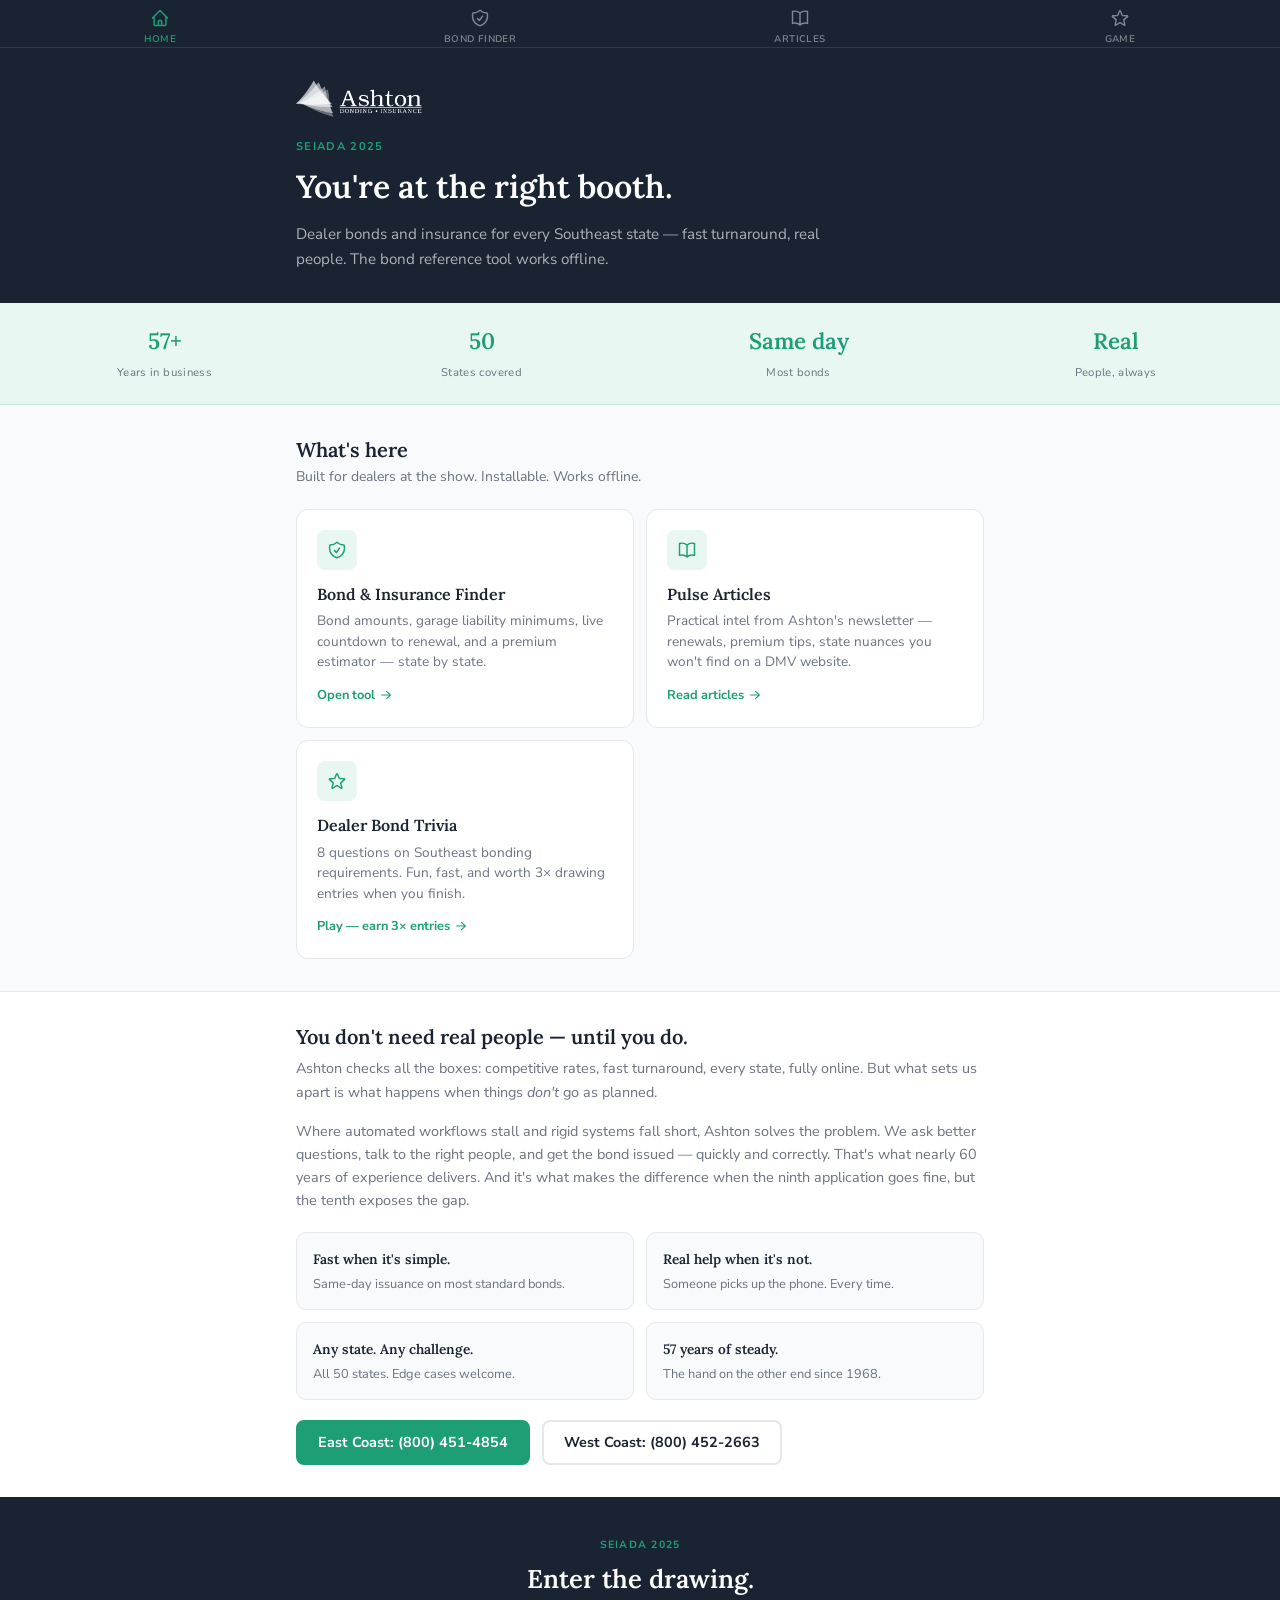
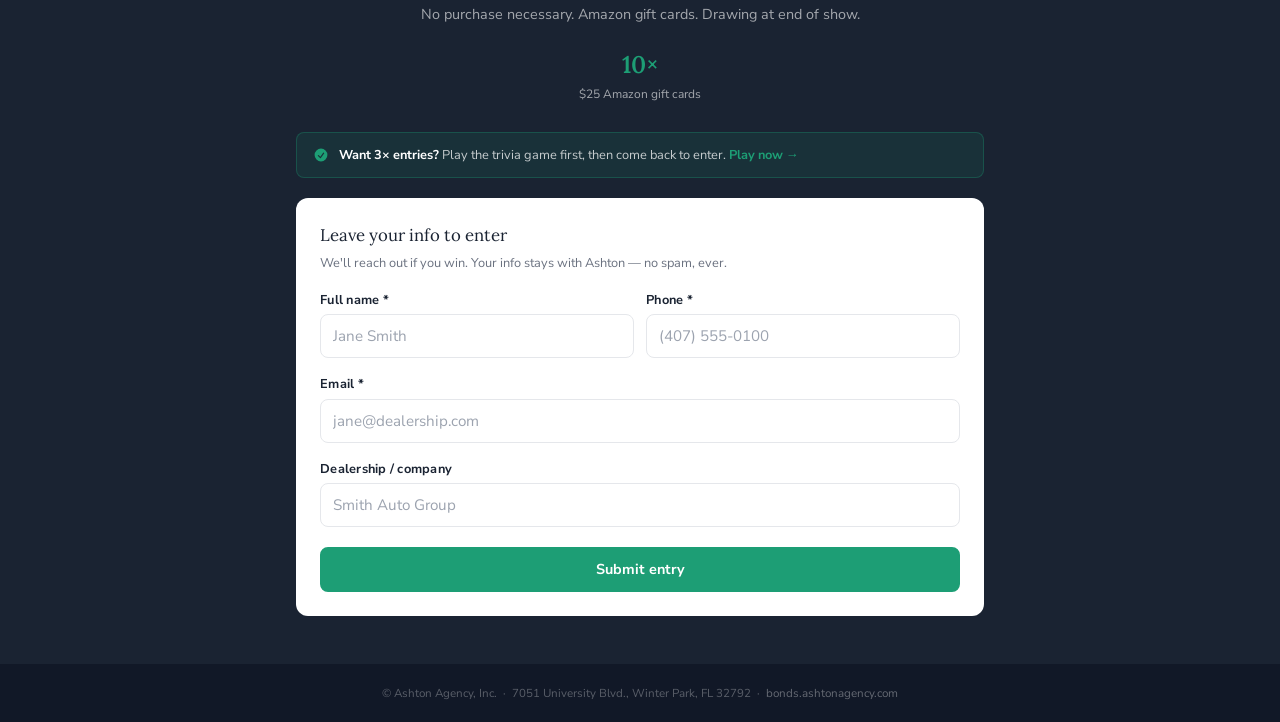
==== index.html @ 96d4c6ed "Initial commit — Ashton Agency SEIADA show microsite PWA with Bond Finder (5 SEIADA states), trivia " ====
<!DOCTYPE html>
<html lang="en">
<head>
  <meta charset="UTF-8">
  <meta name="viewport" content="width=device-width, initial-scale=1.0, viewport-fit=cover">
  <title>Ashton Agency — Show Edition</title>
  <meta name="description" content="Dealer bonds and insurance for every Southeast state. Find us at the FPX or ASC Warranty booth.">
  <meta name="theme-color" content="#1a2332">
  <link rel="manifest" href="manifest.json">
  <link rel="apple-touch-icon" href="https://bonds.ashtonagency.com/wp-content/uploads/2025/05/Ashton-Favicon.png">
  <link rel="preconnect" href="https://fonts.googleapis.com">
  <link rel="preconnect" href="https://fonts.gstatic.com" crossorigin>
  <link href="https://fonts.googleapis.com/css2?family=JetBrains+Mono&family=Lora:wght@400;600&family=Nunito+Sans:opsz,wght@6..12,400;6..12,600;6..12,700&display=swap" rel="stylesheet">
  <link rel="stylesheet" href="css/tokens.css">
  <link rel="stylesheet" href="css/main.css">
</head>
<body>

<!-- Dark top nav -->
<nav class="bottom-nav">
  <a href="index.html" class="nav-tab active">
    <svg xmlns="http://www.w3.org/2000/svg" fill="none" viewBox="0 0 24 24" stroke-width="1.75" stroke="currentColor">
      <path stroke-linecap="round" stroke-linejoin="round" d="M3 12l2-2m0 0l7-7 7 7M5 10v10a1 1 0 001 1h3m10-11l2 2m-2-2v10a1 1 0 01-1 1h-3m-6 0a1 1 0 001-1v-4a1 1 0 011-1h2a1 1 0 011 1v4a1 1 0 001 1m-6 0h6"/>
    </svg>
    Home
  </a>
  <a href="reference.html" class="nav-tab">
    <svg xmlns="http://www.w3.org/2000/svg" fill="none" viewBox="0 0 24 24" stroke-width="1.75" stroke="currentColor">
      <path stroke-linecap="round" stroke-linejoin="round" d="M9 12.75L11.25 15 15 9.75m-3-7.036A11.959 11.959 0 013.598 6 11.99 11.99 0 003 9.749c0 5.592 3.824 10.29 9 11.623 5.176-1.332 9-6.03 9-11.622 0-1.31-.21-2.571-.598-3.751h-.152c-3.196 0-6.1-1.248-8.25-3.285z"/>
    </svg>
    Bond Finder
  </a>
  <a href="articles.html" class="nav-tab">
    <svg xmlns="http://www.w3.org/2000/svg" fill="none" viewBox="0 0 24 24" stroke-width="1.75" stroke="currentColor">
      <path stroke-linecap="round" stroke-linejoin="round" d="M12 6.042A8.967 8.967 0 006 3.75c-1.052 0-2.062.18-3 .512v14.25A8.987 8.987 0 016 18c2.305 0 4.408.867 6 2.292m0-14.25a8.966 8.966 0 016-2.292c1.052 0 2.062.18 3 .512v14.25A8.987 8.987 0 0018 18a8.967 8.967 0 00-6 2.292m0-14.25v14.25"/>
    </svg>
    Articles
  </a>
  <a href="game.html" class="nav-tab">
    <svg xmlns="http://www.w3.org/2000/svg" fill="none" viewBox="0 0 24 24" stroke-width="1.75" stroke="currentColor">
      <path stroke-linecap="round" stroke-linejoin="round" d="M11.48 3.499a.562.562 0 011.04 0l2.125 5.111a.563.563 0 00.475.345l5.518.442c.499.04.701.663.321.988l-4.204 3.602a.563.563 0 00-.182.557l1.285 5.385a.562.562 0 01-.84.61l-4.725-2.885a.563.563 0 00-.586 0L6.982 20.54a.562.562 0 01-.84-.61l1.285-5.386a.562.562 0 00-.182-.557l-4.204-3.602a.563.563 0 01.321-.988l5.518-.442a.563.563 0 00.475-.345L11.48 3.5z"/>
    </svg>
    Game
  </a>
</nav>

<div class="page-wrapper">

  <!-- Hero -->
  <section class="hero">
    <div class="container">
      <div class="hero-logo-full">
        <img src="assets/ashton-logo-white.png" alt="Ashton Agency">
      </div>
      <div class="hero-eyebrow" data-show-name>SEIADA 2025</div>
      <h1 class="hero-title">You're at the right booth.</h1>
      <p class="hero-sub">Dealer bonds and insurance for every Southeast state — fast turnaround, real people. The bond reference tool works offline.</p>
    </div>
  </section>

  <!-- Stats bar -->
  <div class="stats-row">
    <div class="stat-item">
      <span class="stat-number">57+</span>
      <span class="stat-label">Years in business</span>
    </div>
    <div class="stat-item">
      <span class="stat-number">50</span>
      <span class="stat-label">States covered</span>
    </div>
    <div class="stat-item">
      <span class="stat-number">Same&nbsp;day</span>
      <span class="stat-label">Most bonds</span>
    </div>
    <div class="stat-item">
      <span class="stat-number">Real</span>
      <span class="stat-label">People, always</span>
    </div>
  </div>

  <!-- 3 feature tiles -->
  <section class="section">
    <div class="container">
      <h2 class="section-heading">What's here</h2>
      <p class="section-sub">Built for dealers at the show. Installable. Works offline.</p>

      <div class="feature-grid">

        <a href="reference.html" class="feature-card">
          <div class="feature-card-icon">
            <svg xmlns="http://www.w3.org/2000/svg" fill="none" viewBox="0 0 24 24" stroke-width="1.75" stroke="currentColor">
              <path stroke-linecap="round" stroke-linejoin="round" d="M9 12.75L11.25 15 15 9.75m-3-7.036A11.959 11.959 0 013.598 6 11.99 11.99 0 003 9.749c0 5.592 3.824 10.29 9 11.623 5.176-1.332 9-6.03 9-11.622 0-1.31-.21-2.571-.598-3.751h-.152c-3.196 0-6.1-1.248-8.25-3.285z"/>
            </svg>
          </div>
          <div class="feature-card-title">Bond &amp; Insurance Finder</div>
          <div class="feature-card-desc">
            Bond amounts, garage liability minimums, live countdown to renewal, and a premium estimator — state by state.
          </div>
          <div class="feature-card-arrow">
            Open tool
            <svg xmlns="http://www.w3.org/2000/svg" viewBox="0 0 20 20" fill="currentColor" style="width:14px;height:14px;"><path fill-rule="evenodd" d="M3 10a.75.75 0 01.75-.75h10.638L10.23 5.29a.75.75 0 111.04-1.08l5.5 5.25a.75.75 0 010 1.08l-5.5 5.25a.75.75 0 11-1.04-1.08l4.158-3.96H3.75A.75.75 0 013 10z" clip-rule="evenodd"/></svg>
          </div>
        </a>

        <a href="articles.html" class="feature-card">
          <div class="feature-card-icon">
            <svg xmlns="http://www.w3.org/2000/svg" fill="none" viewBox="0 0 24 24" stroke-width="1.75" stroke="currentColor">
              <path stroke-linecap="round" stroke-linejoin="round" d="M12 6.042A8.967 8.967 0 006 3.75c-1.052 0-2.062.18-3 .512v14.25A8.987 8.987 0 016 18c2.305 0 4.408.867 6 2.292m0-14.25a8.966 8.966 0 016-2.292c1.052 0 2.062.18 3 .512v14.25A8.987 8.987 0 0018 18a8.967 8.967 0 00-6 2.292m0-14.25v14.25"/>
            </svg>
          </div>
          <div class="feature-card-title">Pulse Articles</div>
          <div class="feature-card-desc">
            Practical intel from Ashton's newsletter — renewals, premium tips, state nuances you won't find on a DMV website.
          </div>
          <div class="feature-card-arrow">
            Read articles
            <svg xmlns="http://www.w3.org/2000/svg" viewBox="0 0 20 20" fill="currentColor" style="width:14px;height:14px;"><path fill-rule="evenodd" d="M3 10a.75.75 0 01.75-.75h10.638L10.23 5.29a.75.75 0 111.04-1.08l5.5 5.25a.75.75 0 010 1.08l-5.5 5.25a.75.75 0 11-1.04-1.08l4.158-3.96H3.75A.75.75 0 013 10z" clip-rule="evenodd"/></svg>
          </div>
        </a>

        <a href="game.html" class="feature-card">
          <div class="feature-card-icon">
            <svg xmlns="http://www.w3.org/2000/svg" fill="none" viewBox="0 0 24 24" stroke-width="1.75" stroke="currentColor">
              <path stroke-linecap="round" stroke-linejoin="round" d="M11.48 3.499a.562.562 0 011.04 0l2.125 5.111a.563.563 0 00.475.345l5.518.442c.499.04.701.663.321.988l-4.204 3.602a.563.563 0 00-.182.557l1.285 5.385a.562.562 0 01-.84.61l-4.725-2.885a.563.563 0 00-.586 0L6.982 20.54a.562.562 0 01-.84-.61l1.285-5.386a.562.562 0 00-.182-.557l-4.204-3.602a.563.563 0 01.321-.988l5.518-.442a.563.563 0 00.475-.345L11.48 3.5z"/>
            </svg>
          </div>
          <div class="feature-card-title">Dealer Bond Trivia</div>
          <div class="feature-card-desc">
            8 questions on Southeast bonding requirements. Fun, fast, and worth 3× drawing entries when you finish.
          </div>
          <div class="feature-card-arrow">
            Play — earn 3× entries
            <svg xmlns="http://www.w3.org/2000/svg" viewBox="0 0 20 20" fill="currentColor" style="width:14px;height:14px;"><path fill-rule="evenodd" d="M3 10a.75.75 0 01.75-.75h10.638L10.23 5.29a.75.75 0 111.04-1.08l5.5 5.25a.75.75 0 010 1.08l-5.5 5.25a.75.75 0 11-1.04-1.08l4.158-3.96H3.75A.75.75 0 013 10z" clip-rule="evenodd"/></svg>
          </div>
        </a>

      </div>
    </div>
  </section>

  <!-- Value prop / POD -->
  <section class="section" style="background:var(--color-surface);border-top:1px solid var(--color-border);">
    <div class="container">
      <h2 class="section-heading">You don't need real people — until you do.</h2>
      <p style="font-size:0.9rem;color:var(--color-text-muted);margin-top:8px;">
        Ashton checks all the boxes: competitive rates, fast turnaround, every state, fully online.
        But what sets us apart is what happens when things <em>don't</em> go as planned.
      </p>
      <p style="font-size:0.9rem;color:var(--color-text-muted);">
        Where automated workflows stall and rigid systems fall short, Ashton solves the problem.
        We ask better questions, talk to the right people, and get the bond issued — quickly and correctly.
        That's what nearly 60 years of experience delivers. And it's what makes the difference
        when the ninth application goes fine, but the tenth exposes the gap.
      </p>

      <!-- Three pillars -->
      <div style="display:grid;grid-template-columns:1fr 1fr;gap:12px;margin-top:20px;">
        <div style="background:var(--color-surface-alt);border:1px solid var(--color-border);border-radius:10px;padding:16px;">
          <div style="font-family:var(--font-serif);font-size:0.85rem;font-weight:600;margin-bottom:4px;">Fast when it's simple.</div>
          <div style="font-size:0.8rem;color:var(--color-text-muted);line-height:1.45;">Same-day issuance on most standard bonds.</div>
        </div>
        <div style="background:var(--color-surface-alt);border:1px solid var(--color-border);border-radius:10px;padding:16px;">
          <div style="font-family:var(--font-serif);font-size:0.85rem;font-weight:600;margin-bottom:4px;">Real help when it's not.</div>
          <div style="font-size:0.8rem;color:var(--color-text-muted);line-height:1.45;">Someone picks up the phone. Every time.</div>
        </div>
        <div style="background:var(--color-surface-alt);border:1px solid var(--color-border);border-radius:10px;padding:16px;">
          <div style="font-family:var(--font-serif);font-size:0.85rem;font-weight:600;margin-bottom:4px;">Any state. Any challenge.</div>
          <div style="font-size:0.8rem;color:var(--color-text-muted);line-height:1.45;">All 50 states. Edge cases welcome.</div>
        </div>
        <div style="background:var(--color-surface-alt);border:1px solid var(--color-border);border-radius:10px;padding:16px;">
          <div style="font-family:var(--font-serif);font-size:0.85rem;font-weight:600;margin-bottom:4px;">57 years of steady.</div>
          <div style="font-size:0.8rem;color:var(--color-text-muted);line-height:1.45;">The hand on the other end since 1968.</div>
        </div>
      </div>

      <div style="display:flex;gap:12px;flex-wrap:wrap;margin-top:20px;">
        <a href="tel:18004514854" class="btn btn-primary">East Coast: (800) 451-4854</a>
        <a href="tel:18004522663" class="btn btn-ghost">West Coast: (800) 452-2663</a>
      </div>
    </div>
  </section>

  <!-- Contest / Drawing — closes the page -->
  <section style="background:var(--color-dark);padding:40px 0 48px;" id="drawing">
    <div class="container">

      <!-- Prize display -->
      <div style="text-align:center;margin-bottom:28px;">
        <div style="font-size:0.65rem;font-weight:700;letter-spacing:0.12em;text-transform:uppercase;color:var(--color-primary);margin-bottom:10px;" data-show-name>SEIADA 2025</div>
        <h2 style="font-family:var(--font-serif);font-size:1.6rem;color:#fff;margin-bottom:8px;">Enter the drawing.</h2>
        <p style="font-size:0.9rem;color:rgba(255,255,255,0.6);margin-bottom:20px;">No purchase necessary. Amazon gift cards. Drawing at end of show.</p>
        <div class="prize-amounts" style="margin-bottom:0;">
          <div class="prize-item">
            <div class="prize-amount">10×</div>
            <div class="prize-label">$25 Amazon gift cards</div>
          </div>
        </div>
      </div>

      <!-- Bonus note -->
      <div style="background:rgba(29,158,117,0.12);border:1px solid rgba(29,158,117,0.3);border-radius:8px;padding:12px 16px;display:flex;align-items:center;gap:10px;margin-bottom:20px;">
        <svg xmlns="http://www.w3.org/2000/svg" viewBox="0 0 20 20" fill="var(--color-primary)" style="width:16px;height:16px;flex-shrink:0;">
          <path fill-rule="evenodd" d="M10 18a8 8 0 100-16 8 8 0 000 16zm3.857-9.809a.75.75 0 00-1.214-.882l-3.483 4.79-1.88-1.88a.75.75 0 10-1.06 1.061l2.5 2.5a.75.75 0 001.137-.089l4-5.5z" clip-rule="evenodd"/>
        </svg>
        <p style="font-size:0.8rem;color:rgba(255,255,255,0.75);margin:0;">
          <strong style="color:#fff;">Want 3× entries?</strong> Play the trivia game first, then come back to enter.
          <a href="game.html" style="color:var(--color-primary);font-weight:700;">Play now →</a>
        </p>
      </div>

      <!-- Entry form -->
      <div style="background:#fff;border-radius:12px;padding:24px;" id="drawing-form-wrap">
        <div style="font-family:var(--font-serif);font-size:1.05rem;color:var(--color-text);margin-bottom:4px;">Leave your info to enter</div>
        <p style="font-size:0.8rem;color:var(--color-text-muted);margin-bottom:16px;">We'll reach out if you win. Your info stays with Ashton — no spam, ever.</p>

        <form id="landing-entry-form">
          <div class="form-row">
            <div class="form-group">
              <label class="form-label" for="l-name">Full name *</label>
              <input class="form-input" type="text" id="l-name" required autocomplete="name" placeholder="Jane Smith">
            </div>
            <div class="form-group">
              <label class="form-label" for="l-phone">Phone *</label>
              <input class="form-input" type="tel" id="l-phone" required autocomplete="tel" placeholder="(407) 555-0100">
            </div>
          </div>
          <div class="form-group">
            <label class="form-label" for="l-email">Email *</label>
            <input class="form-input" type="email" id="l-email" required autocomplete="email" placeholder="jane@dealership.com">
          </div>
          <div class="form-group">
            <label class="form-label" for="l-company">Dealership / company</label>
            <input class="form-input" type="text" id="l-company" autocomplete="organization" placeholder="Smith Auto Group">
          </div>
          <button type="submit" class="btn btn-primary btn-full" style="margin-top:4px;">Submit entry</button>
        </form>

        <div class="form-success" id="landing-form-success">
          <div class="form-success-icon">🎉</div>
          <div class="form-success-title">You're entered!</div>
          <p class="form-success-sub">We'll reach out if you win. Come find us at the booth if you have questions.</p>
          <a href="game.html" class="btn btn-outline btn-full" style="margin-top:12px;">Play trivia for 3× entries</a>
        </div>
      </div>

    </div>
  </section>

  <!-- Footer -->
  <footer style="background:#111827;padding:20px 16px;text-align:center;">
    <div style="max-width:var(--max-width);margin:0 auto;">
      <p style="font-size:0.72rem;color:rgba(255,255,255,0.3);margin:0;">
        © Ashton Agency, Inc. &nbsp;·&nbsp; 7051 University Blvd., Winter Park, FL 32792
        &nbsp;·&nbsp;
        <a href="https://bonds.ashtonagency.com" style="color:rgba(255,255,255,0.35);">bonds.ashtonagency.com</a>
      </p>
    </div>
  </footer>

</div><!-- /.page-wrapper -->

<!-- PWA install banner -->
<div class="install-banner" id="install-banner">
  <div class="install-banner-text">
    <div class="install-banner-title">Add to your home screen</div>
    <div class="install-banner-sub">Keep the bond reference tool after the show</div>
  </div>
  <button class="btn btn-primary btn-sm" id="install-btn">Install</button>
  <button class="install-banner-close" id="install-dismiss" aria-label="Dismiss">×</button>
</div>

<script src="js/app.js"></script>
<script>
  // Entry form logic
  (function() {
    const form = document.getElementById('landing-entry-form');
    const success = document.getElementById('landing-form-success');

    // Check if already submitted this session
    const existing = localStorage.getItem('ashton-entry');
    if (existing) {
      form.style.display = 'none';
      success.classList.add('visible');
    }

    form?.addEventListener('submit', function(e) {
      e.preventDefault();
      const entry = {
        name: document.getElementById('l-name').value.trim(),
        phone: document.getElementById('l-phone').value.trim(),
        email: document.getElementById('l-email').value.trim(),
        company: document.getElementById('l-company').value.trim(),
        entries: 1,
        source: 'landing',
        show: document.querySelector('[data-show-name]')?.textContent || '',
        submittedAt: new Date().toISOString()
      };
      if (!entry.name || !entry.phone || !entry.email) return;
      localStorage.setItem('ashton-entry', JSON.stringify(entry));
      form.style.display = 'none';
      success.classList.add('visible');
    });
  })();
</script>
</body>
</html>
---- css/tokens.css ----
:root {
  /* Brand colors */
  --color-primary: #1D9E75;
  --color-primary-dark: #157a5a;
  --color-primary-light: #e8f7f2;
  --color-primary-muted: #c2e8d9;
  --color-dark: #1a2332;
  --color-orange: #f97316;
  --color-orange-light: #fff3e8;
  --color-warn: #f59e0b;

  /* Surfaces */
  --color-surface: #ffffff;
  --color-surface-alt: #f8fafb;
  --color-surface-dark: #1a2332;

  /* Text */
  --color-text: #1a2332;
  --color-text-muted: #6b7280;
  --color-text-light: #9ca3af;
  --color-text-inverse: #ffffff;

  /* Borders */
  --color-border: #e5e7eb;
  --color-border-strong: #d1d5db;

  /* Typography */
  --font-serif: 'Lora', Georgia, 'Times New Roman', serif;
  --font-sans: 'Nunito Sans', -apple-system, BlinkMacSystemFont, 'Segoe UI', sans-serif;
  --font-mono: 'JetBrains Mono', 'Fira Mono', 'Courier New', monospace;

  /* Spacing */
  --space-2: 0.125rem;
  --space-4: 0.25rem;
  --space-8: 0.5rem;
  --space-12: 0.75rem;
  --space-16: 1rem;
  --space-20: 1.25rem;
  --space-24: 1.5rem;
  --space-32: 2rem;
  --space-40: 2.5rem;
  --space-48: 3rem;
  --space-64: 4rem;
  --space-80: 5rem;

  /* Radius */
  --radius-sm: 4px;
  --radius: 8px;
  --radius-md: 12px;
  --radius-lg: 16px;
  --radius-full: 9999px;

  /* Layout */
  --max-width: 720px;
  --header-height: 56px;
  --top-nav-height: 48px;
  --bottom-nav-height: 56px;

  /* Shadows — kept minimal, only where necessary */
  --shadow-card: 0 1px 3px rgba(0,0,0,0.08);
  --shadow-nav: 0 -1px 0 var(--color-border);

  /* Transitions */
  --transition: 0.15s ease;
}

@media (prefers-color-scheme: dark) {
  :root {
    --color-surface: #1a2332;
    --color-surface-alt: #1f2a3e;
    --color-surface-dark: #111827;
    --color-text: #f0f4f8;
    --color-text-muted: #9ca3af;
    --color-text-light: #6b7280;
    --color-border: #2d3748;
    --color-border-strong: #374151;
    --color-primary-light: #0d3d2b;
    --color-primary-muted: #1a5c3f;
    --color-orange-light: #3d2200;
  }
}
---- css/main.css ----
/* ----------------------------------------------------------------
   Base
   ---------------------------------------------------------------- */
*, *::before, *::after { box-sizing: border-box; margin: 0; padding: 0; }

html { font-size: 16px; -webkit-text-size-adjust: 100%; }

body {
  font-family: var(--font-sans);
  font-size: 1rem;
  line-height: 1.6;
  color: var(--color-text);
  background: var(--color-surface-alt);
  -webkit-font-smoothing: antialiased;
  overscroll-behavior-y: none;
}

a { color: var(--color-primary); text-decoration: none; }
a:hover { text-decoration: underline; }

img { display: block; max-width: 100%; }

h1, h2, h3 { font-family: var(--font-serif); line-height: 1.25; font-weight: 600; }
h4, h5, h6 { font-family: var(--font-sans); font-weight: 700; }

p { margin-bottom: var(--space-16); }
p:last-child { margin-bottom: 0; }

/* ----------------------------------------------------------------
   Page layout
   ---------------------------------------------------------------- */
.page-wrapper {
  padding-top: var(--top-nav-height);
  padding-bottom: env(safe-area-inset-bottom, 16px);
  min-height: 100vh;
}

.container {
  max-width: var(--max-width);
  margin: 0 auto;
  padding: 0 var(--space-16);
}

.section {
  padding: var(--space-32) 0;
}

.section + .section {
  border-top: 1px solid var(--color-border);
}

/* ----------------------------------------------------------------
   Header
   ---------------------------------------------------------------- */
.site-header {
  position: fixed;
  top: 0; left: 0; right: 0;
  height: var(--header-height);
  background: var(--color-dark);
  border-bottom: none;
  display: flex;
  align-items: center;
  z-index: 200;
}

.header-inner {
  display: flex;
  align-items: center;
  justify-content: flex-start;
  width: 100%;
  padding: 0 var(--space-16);
  max-width: var(--max-width);
  margin: 0 auto;
}

.header-logo {
  display: flex;
  align-items: center;
  gap: var(--space-8);
  text-decoration: none;
}

.header-logo img {
  height: 30px;
  width: auto;
  filter: brightness(0) invert(1);
}

.header-logo-fallback {
  font-family: var(--font-serif);
  font-size: 1.1rem;
  font-weight: 600;
  color: #fff;
  letter-spacing: -0.01em;
}

.header-show-badge {
  font-family: var(--font-sans);
  font-size: 0.65rem;
  font-weight: 700;
  letter-spacing: 0.08em;
  text-transform: uppercase;
  color: var(--color-primary);
  background: rgba(29, 158, 117, 0.15);
  border: 1px solid rgba(29, 158, 117, 0.35);
  padding: 3px 9px;
  border-radius: var(--radius-full);
  white-space: nowrap;
}

/* ----------------------------------------------------------------
   Top nav (icon + label tabs, sits below the dark header)
   ---------------------------------------------------------------- */
.bottom-nav {
  position: fixed;
  top: 0;
  left: 0; right: 0;
  height: var(--top-nav-height);
  background: var(--color-dark);
  border-bottom: 1px solid rgba(255,255,255,0.1);
  display: grid;
  grid-template-columns: repeat(4, 1fr);
  z-index: 190;
}

.nav-tab {
  display: flex;
  flex-direction: column;
  align-items: center;
  justify-content: center;
  gap: 3px;
  text-decoration: none;
  color: rgba(255,255,255,0.45);
  font-size: 0.6rem;
  font-weight: 600;
  letter-spacing: 0.04em;
  text-transform: uppercase;
  padding: var(--space-8) 0;
  transition: color var(--transition);
  -webkit-tap-highlight-color: transparent;
}

.nav-tab:hover { text-decoration: none; color: rgba(255,255,255,0.75); }
.nav-tab.active { color: var(--color-primary); }

.nav-tab svg {
  width: 20px;
  height: 20px;
  stroke-width: 1.75;
}

/* ----------------------------------------------------------------
   Buttons
   ---------------------------------------------------------------- */
.btn {
  display: inline-flex;
  align-items: center;
  justify-content: center;
  gap: var(--space-8);
  font-family: var(--font-sans);
  font-size: 0.9rem;
  font-weight: 700;
  line-height: 1;
  padding: 13px var(--space-20);
  border-radius: var(--radius);
  border: 2px solid transparent;
  cursor: pointer;
  text-decoration: none;
  transition: background var(--transition), border-color var(--transition), color var(--transition);
  white-space: nowrap;
  -webkit-tap-highlight-color: transparent;
}

.btn-primary {
  background: var(--color-primary);
  border-color: var(--color-primary);
  color: #fff;
}
.btn-primary:hover {
  background: var(--color-primary-dark);
  border-color: var(--color-primary-dark);
  text-decoration: none;
  color: #fff;
}

.btn-outline {
  background: transparent;
  border-color: var(--color-primary);
  color: var(--color-primary);
}
.btn-outline:hover {
  background: var(--color-primary-light);
  text-decoration: none;
}

.btn-ghost {
  background: transparent;
  border-color: var(--color-border);
  color: var(--color-text);
}
.btn-ghost:hover {
  background: var(--color-surface-alt);
  text-decoration: none;
}

.btn-full { width: 100%; }

.btn-lg { padding: 15px var(--space-24); font-size: 1rem; }
.btn-sm { padding: 9px var(--space-16); font-size: 0.8rem; }

/* ----------------------------------------------------------------
   Cards
   ---------------------------------------------------------------- */
.card {
  background: var(--color-surface);
  border: 1px solid var(--color-border);
  border-radius: var(--radius-md);
  padding: var(--space-20);
}

.card-title {
  font-family: var(--font-serif);
  font-size: 1.05rem;
  font-weight: 600;
  margin-bottom: var(--space-8);
  color: var(--color-text);
}

.card-body {
  font-size: 0.9rem;
  color: var(--color-text-muted);
}

/* ----------------------------------------------------------------
   Tags / Badges
   ---------------------------------------------------------------- */
.tag {
  display: inline-block;
  font-size: 0.65rem;
  font-weight: 700;
  letter-spacing: 0.07em;
  text-transform: uppercase;
  padding: 3px 8px;
  border-radius: var(--radius-full);
  background: var(--color-surface-alt);
  color: var(--color-text-muted);
  border: 1px solid var(--color-border);
}

.tag-primary {
  background: var(--color-primary-light);
  color: var(--color-primary-dark);
  border-color: var(--color-primary-muted);
}

.tag-warn {
  background: #fffbeb;
  color: #92400e;
  border-color: #fde68a;
}

/* ----------------------------------------------------------------
   Hero section
   ---------------------------------------------------------------- */
.hero {
  background: var(--color-dark);
  color: var(--color-text-inverse);
  padding: var(--space-32) 0 var(--space-32);
}

.hero-eyebrow {
  font-size: 0.7rem;
  font-weight: 700;
  letter-spacing: 0.12em;
  text-transform: uppercase;
  color: var(--color-primary);
  margin-bottom: var(--space-12);
}

.hero-title {
  font-family: var(--font-serif);
  font-size: 2rem;
  font-weight: 600;
  line-height: 1.2;
  color: #fff;
  margin-bottom: var(--space-16);
}

.hero-sub {
  font-size: 0.95rem;
  color: rgba(255,255,255,0.65);
  margin-bottom: 0;
  max-width: 540px;
}

/* Full horizontal logo in hero */
.hero-logo-full {
  margin-bottom: var(--space-20);
}

.hero-logo-full img {
  height: 38px;
  width: auto;
  display: block;
}

/* Compact brand header for inner pages */
.page-brand-header {
  background: var(--color-dark);
  padding: 20px 0;
}

.page-brand-row {
  display: flex;
  align-items: center;
  gap: var(--space-16);
}

.page-brand-logo {
  flex-shrink: 0;
  width: 48px;
  height: 48px;
  background: rgba(255,255,255,0.07);
  border: 1px solid rgba(255,255,255,0.14);
  border-radius: 10px;
  display: flex;
  align-items: center;
  justify-content: center;
  padding: 8px;
}

.page-brand-logo img {
  width: 100%;
  height: auto;
  display: block;
}

.page-brand-title {
  font-family: var(--font-serif);
  font-size: 1.1rem;
  font-weight: 600;
  color: #fff;
  line-height: 1.25;
  margin-bottom: 3px;
}

.page-brand-sub {
  font-size: 0.78rem;
  color: rgba(255,255,255,0.5);
  line-height: 1.4;
}

/* ----------------------------------------------------------------
   Feature cards (landing page)
   ---------------------------------------------------------------- */
.feature-grid {
  display: grid;
  grid-template-columns: 1fr;
  gap: var(--space-12);
}

@media (min-width: 600px) {
  .feature-grid { grid-template-columns: repeat(2, 1fr); }
}

.feature-card {
  background: var(--color-surface);
  border: 1px solid var(--color-border);
  border-radius: var(--radius-md);
  padding: var(--space-20);
  text-decoration: none;
  color: var(--color-text);
  display: block;
  transition: border-color var(--transition);
  -webkit-tap-highlight-color: transparent;
}

.feature-card:hover {
  border-color: var(--color-primary);
  text-decoration: none;
}

.feature-card-icon {
  width: 40px;
  height: 40px;
  background: var(--color-primary-light);
  border-radius: var(--radius);
  display: flex;
  align-items: center;
  justify-content: center;
  margin-bottom: var(--space-12);
}

.feature-card-icon svg {
  width: 20px;
  height: 20px;
  color: var(--color-primary);
  stroke: var(--color-primary);
}

.feature-card-title {
  font-family: var(--font-serif);
  font-size: 1rem;
  font-weight: 600;
  margin-bottom: var(--space-4);
  color: var(--color-text);
}

.feature-card-desc {
  font-size: 0.85rem;
  color: var(--color-text-muted);
  line-height: 1.5;
}

.feature-card-arrow {
  display: inline-flex;
  align-items: center;
  gap: 4px;
  font-size: 0.8rem;
  font-weight: 700;
  color: var(--color-primary);
  margin-top: var(--space-12);
}

/* ----------------------------------------------------------------
   Drawing / prize section
   ---------------------------------------------------------------- */
.prize-banner {
  background: var(--color-dark);
  border-radius: var(--radius-md);
  padding: var(--space-24);
  color: #fff;
  text-align: center;
}

.prize-banner-title {
  font-family: var(--font-serif);
  font-size: 1.3rem;
  margin-bottom: var(--space-8);
  color: #fff;
}

.prize-banner-sub {
  font-size: 0.875rem;
  color: rgba(255,255,255,0.7);
  margin-bottom: var(--space-20);
}

.prize-amounts {
  display: flex;
  justify-content: center;
  gap: var(--space-24);
  margin-bottom: var(--space-20);
  flex-wrap: wrap;
}

.prize-item {
  text-align: center;
}

.prize-amount {
  font-family: var(--font-serif);
  font-size: 1.5rem;
  font-weight: 600;
  color: var(--color-primary);
}

.prize-label {
  font-size: 0.75rem;
  color: rgba(255,255,255,0.6);
}

/* ----------------------------------------------------------------
   Form elements
   ---------------------------------------------------------------- */
.form-group {
  display: flex;
  flex-direction: column;
  gap: var(--space-4);
  margin-bottom: var(--space-16);
}

.form-label {
  font-size: 0.8rem;
  font-weight: 700;
  color: var(--color-text);
  letter-spacing: 0.02em;
}

.form-input, .form-select {
  font-family: var(--font-sans);
  font-size: 0.95rem;
  padding: 11px var(--space-12);
  border: 1.5px solid var(--color-border);
  border-radius: var(--radius);
  background: var(--color-surface);
  color: var(--color-text);
  transition: border-color var(--transition);
  width: 100%;
  -webkit-appearance: none;
  appearance: none;
}

.form-input:focus, .form-select:focus {
  outline: none;
  border-color: var(--color-primary);
}

.form-input::placeholder {
  color: var(--color-text-light);
}

.form-row {
  display: grid;
  grid-template-columns: 1fr 1fr;
  gap: var(--space-12);
}

.form-hint {
  font-size: 0.75rem;
  color: var(--color-text-muted);
}

.form-error {
  font-size: 0.75rem;
  color: #dc2626;
}

/* ----------------------------------------------------------------
   State reference tool
   ---------------------------------------------------------------- */
.state-tabs-bar {
  position: sticky;
  top: var(--top-nav-height);
  background: var(--color-surface);
  border-bottom: 1px solid var(--color-border);
  padding: var(--space-12) 0;
  z-index: 100;
}

.state-tabs {
  display: flex;
  overflow-x: auto;
  gap: var(--space-8);
  padding: 0 var(--space-16);
  -webkit-overflow-scrolling: touch;
  scrollbar-width: none;
}
.state-tabs::-webkit-scrollbar { display: none; }

.state-tab-btn {
  flex-shrink: 0;
  padding: 7px var(--space-16);
  border-radius: var(--radius-full);
  border: 1.5px solid var(--color-border);
  background: var(--color-surface);
  font-family: var(--font-sans);
  font-size: 0.85rem;
  font-weight: 700;
  cursor: pointer;
  color: var(--color-text-muted);
  transition: all var(--transition);
  -webkit-tap-highlight-color: transparent;
}

.state-tab-btn:hover {
  border-color: var(--color-primary);
  color: var(--color-primary);
}

.state-tab-btn.active {
  background: var(--color-primary);
  border-color: var(--color-primary);
  color: #fff;
}

.state-panel { display: none; }
.state-panel.active { display: block; }

.state-header {
  padding: var(--space-24) var(--space-16) var(--space-16);
  background: var(--color-surface);
  border-bottom: 1px solid var(--color-border);
}

.state-name {
  font-family: var(--font-serif);
  font-size: 1.6rem;
  font-weight: 600;
  margin-bottom: var(--space-4);
}

.state-meta {
  font-size: 0.8rem;
  color: var(--color-text-muted);
}

/* Bond amounts table */
.bond-table {
  width: 100%;
  border-collapse: collapse;
  font-size: 0.875rem;
}

.bond-table th {
  text-align: left;
  font-size: 0.7rem;
  font-weight: 700;
  letter-spacing: 0.06em;
  text-transform: uppercase;
  color: var(--color-text-muted);
  padding: var(--space-8) 0;
  border-bottom: 1px solid var(--color-border);
}

.bond-table td {
  padding: var(--space-12) 0;
  border-bottom: 1px solid var(--color-border);
  vertical-align: top;
}

.bond-table tr:last-child td { border-bottom: none; }

.bond-amount {
  font-family: var(--font-serif);
  font-size: 1rem;
  font-weight: 600;
  color: var(--color-text);
  white-space: nowrap;
}

.bond-note {
  font-size: 0.75rem;
  color: var(--color-text-muted);
  margin-top: 2px;
}

/* National average bar */
.avg-bar-section { padding: var(--space-20); }

.avg-bar-label-row {
  display: flex;
  justify-content: space-between;
  font-size: 0.72rem;
  color: var(--color-text-muted);
  margin-bottom: var(--space-8);
}

.avg-bar-track {
  position: relative;
  height: 8px;
  background: var(--color-border);
  border-radius: var(--radius-full);
  margin-bottom: var(--space-12);
}

.avg-bar-state-fill {
  position: absolute;
  left: 0;
  top: 0;
  height: 100%;
  background: var(--color-primary);
  border-radius: var(--radius-full);
  transition: width 0.4s ease;
}

.avg-bar-avg-line {
  position: absolute;
  top: -4px;
  width: 2px;
  height: 16px;
  background: var(--color-orange);
  border-radius: 1px;
  transition: left 0.4s ease;
}

.avg-bar-avg-label {
  position: absolute;
  top: -22px;
  transform: translateX(-50%);
  font-size: 0.65rem;
  font-weight: 700;
  color: var(--color-orange);
  white-space: nowrap;
}

.avg-callout {
  font-size: 0.8rem;
  color: var(--color-text-muted);
}

.avg-callout strong { color: var(--color-text); }

/* Countdown timer */
.countdown-section {
  padding: var(--space-20);
  background: var(--color-dark);
  color: #fff;
}

.countdown-label {
  font-size: 0.7rem;
  font-weight: 700;
  letter-spacing: 0.1em;
  text-transform: uppercase;
  color: rgba(255,255,255,0.5);
  margin-bottom: var(--space-12);
}

.countdown-display {
  display: flex;
  align-items: flex-start;
  gap: var(--space-4);
}

.countdown-unit {
  display: flex;
  flex-direction: column;
  align-items: center;
  min-width: 44px;
}

.countdown-value {
  font-family: var(--font-mono);
  font-size: 1.6rem;
  font-weight: 400;
  color: #fff;
  line-height: 1;
  letter-spacing: 0.05em;
  position: relative;
}

.countdown-value::after {
  content: '';
  position: absolute;
  left: 0; right: 0;
  top: 50%;
  height: 1px;
  background: rgba(255,255,255,0.15);
}

.countdown-unit-label {
  font-size: 0.55rem;
  font-weight: 700;
  letter-spacing: 0.08em;
  text-transform: uppercase;
  color: rgba(255,255,255,0.4);
  margin-top: 4px;
}

.countdown-sep {
  font-family: var(--font-mono);
  font-size: 1.4rem;
  color: rgba(255,255,255,0.3);
  padding-top: 2px;
  user-select: none;
}

.countdown-renewal-date {
  margin-top: var(--space-8);
  font-size: 0.75rem;
  color: rgba(255,255,255,0.45);
}

/* Premium estimator */
.estimator-section { padding: var(--space-20); }

.estimator-heading {
  font-size: 0.8rem;
  font-weight: 700;
  color: var(--color-text);
  margin-bottom: var(--space-16);
}

.credit-labels {
  display: flex;
  justify-content: space-between;
  font-size: 0.7rem;
  color: var(--color-text-muted);
  margin-bottom: var(--space-8);
}

.premium-slider {
  -webkit-appearance: none;
  appearance: none;
  width: 100%;
  height: 4px;
  background: var(--color-border);
  border-radius: var(--radius-full);
  outline: none;
  cursor: pointer;
}

.premium-slider::-webkit-slider-thumb {
  -webkit-appearance: none;
  width: 20px;
  height: 20px;
  background: var(--color-primary);
  border-radius: 50%;
  cursor: pointer;
}

.premium-slider::-moz-range-thumb {
  width: 20px;
  height: 20px;
  background: var(--color-primary);
  border-radius: 50%;
  border: none;
  cursor: pointer;
}

.premium-result {
  margin-top: var(--space-16);
  background: var(--color-primary-light);
  border-radius: var(--radius);
  padding: var(--space-12) var(--space-16);
}

.premium-result-amount {
  font-family: var(--font-serif);
  font-size: 1.2rem;
  font-weight: 600;
  color: var(--color-primary-dark);
}

.premium-result-label {
  font-size: 0.75rem;
  color: var(--color-primary-dark);
  opacity: 0.7;
}

/* Pro tip */
.pro-tip {
  background: var(--color-surface-alt);
  border-left: 3px solid var(--color-primary);
  border-radius: 0 var(--radius) var(--radius) 0;
  padding: var(--space-16);
  margin: 0 var(--space-16);
}

.pro-tip-eyebrow {
  font-size: 0.65rem;
  font-weight: 700;
  letter-spacing: 0.1em;
  text-transform: uppercase;
  color: var(--color-primary);
  margin-bottom: var(--space-4);
}

.pro-tip-text {
  font-size: 0.875rem;
  color: var(--color-text);
  line-height: 1.55;
}

/* Regulator info */
.regulator-card {
  margin: var(--space-16);
  padding: var(--space-16);
  border: 1px solid var(--color-border);
  border-radius: var(--radius);
  display: flex;
  align-items: flex-start;
  gap: var(--space-12);
}

.regulator-icon {
  width: 32px;
  height: 32px;
  background: var(--color-surface-alt);
  border-radius: var(--radius);
  display: flex;
  align-items: center;
  justify-content: center;
  flex-shrink: 0;
}

.regulator-icon svg {
  width: 16px;
  height: 16px;
  stroke: var(--color-text-muted);
}

.regulator-name {
  font-size: 0.875rem;
  font-weight: 600;
  color: var(--color-text);
  margin-bottom: 2px;
}

.regulator-phone {
  font-size: 0.8rem;
  color: var(--color-text-muted);
}

/* CTA section in state panel */
.state-cta {
  margin: var(--space-20) var(--space-16);
  padding: var(--space-20);
  background: var(--color-primary);
  border-radius: var(--radius-md);
  text-align: center;
  color: #fff;
}

.state-cta-title {
  font-family: var(--font-serif);
  font-size: 1.05rem;
  color: #fff;
  margin-bottom: var(--space-4);
}

.state-cta-sub {
  font-size: 0.8rem;
  color: rgba(255,255,255,0.75);
  margin-bottom: var(--space-16);
}

.btn-white {
  background: #fff;
  border-color: #fff;
  color: var(--color-primary);
}
.btn-white:hover {
  background: rgba(255,255,255,0.9);
  text-decoration: none;
  color: var(--color-primary-dark);
}

/* ----------------------------------------------------------------
   Article hub
   ---------------------------------------------------------------- */
.articles-grid {
  display: grid;
  grid-template-columns: 1fr;
  gap: var(--space-12);
}

.article-card {
  background: var(--color-surface);
  border: 1px solid var(--color-border);
  border-radius: var(--radius-md);
  padding: var(--space-20);
  text-decoration: none;
  color: var(--color-text);
  display: block;
  transition: border-color var(--transition);
  -webkit-tap-highlight-color: transparent;
}

.article-card:hover {
  border-color: var(--color-primary);
  text-decoration: none;
}

.article-card-meta {
  display: flex;
  align-items: center;
  gap: var(--space-8);
  margin-bottom: var(--space-8);
}

.article-date { font-size: 0.75rem; color: var(--color-text-muted); }

.article-title {
  font-family: var(--font-serif);
  font-size: 0.975rem;
  font-weight: 600;
  line-height: 1.35;
  margin-bottom: var(--space-8);
  color: var(--color-text);
}

.article-excerpt {
  font-size: 0.85rem;
  color: var(--color-text-muted);
  line-height: 1.55;
}

.article-read-more {
  display: inline-flex;
  align-items: center;
  gap: 4px;
  font-size: 0.8rem;
  font-weight: 700;
  color: var(--color-primary);
  margin-top: var(--space-12);
}

/* ----------------------------------------------------------------
   Trivia game
   ---------------------------------------------------------------- */
.game-screen { display: none; }
.game-screen.active { display: block; }

/* Intro screen */
.game-intro {
  padding: var(--space-40) var(--space-16);
  text-align: center;
}

.game-intro-icon {
  width: 64px;
  height: 64px;
  background: var(--color-primary-light);
  border-radius: var(--radius-lg);
  display: flex;
  align-items: center;
  justify-content: center;
  margin: 0 auto var(--space-20);
}

.game-intro-icon svg {
  width: 32px;
  height: 32px;
  stroke: var(--color-primary);
}

.game-intro-title {
  font-family: var(--font-serif);
  font-size: 1.5rem;
  margin-bottom: var(--space-12);
}

.game-intro-desc {
  font-size: 0.9rem;
  color: var(--color-text-muted);
  margin-bottom: var(--space-8);
}

.game-prize-badge {
  display: inline-flex;
  align-items: center;
  gap: var(--space-8);
  background: var(--color-primary-light);
  border: 1.5px solid var(--color-primary-muted);
  border-radius: var(--radius-full);
  padding: 8px var(--space-16);
  font-size: 0.8rem;
  font-weight: 700;
  color: var(--color-primary-dark);
  margin-bottom: var(--space-24);
}

/* Progress bar */
.game-progress {
  padding: var(--space-16) var(--space-16) 0;
}

.progress-bar {
  height: 4px;
  background: var(--color-border);
  border-radius: var(--radius-full);
  overflow: hidden;
  margin-bottom: var(--space-8);
}

.progress-fill {
  height: 100%;
  background: var(--color-primary);
  border-radius: var(--radius-full);
  transition: width 0.3s ease;
}

.progress-label {
  font-size: 0.75rem;
  color: var(--color-text-muted);
  text-align: right;
}

/* Question card */
.question-card {
  padding: var(--space-20) var(--space-16);
}

.question-text {
  font-family: var(--font-serif);
  font-size: 1.1rem;
  font-weight: 600;
  line-height: 1.4;
  margin-bottom: var(--space-20);
}

.answer-options {
  display: flex;
  flex-direction: column;
  gap: var(--space-8);
}

.answer-btn {
  display: flex;
  align-items: flex-start;
  gap: var(--space-12);
  background: var(--color-surface);
  border: 1.5px solid var(--color-border);
  border-radius: var(--radius);
  padding: var(--space-12) var(--space-16);
  text-align: left;
  cursor: pointer;
  font-family: var(--font-sans);
  font-size: 0.9rem;
  color: var(--color-text);
  transition: border-color var(--transition), background var(--transition);
  -webkit-tap-highlight-color: transparent;
  width: 100%;
}

.answer-btn:hover:not(:disabled) {
  border-color: var(--color-primary);
}

.answer-btn.correct {
  border-color: var(--color-primary);
  background: var(--color-primary-light);
  color: var(--color-primary-dark);
}

.answer-btn.incorrect {
  border-color: #dc2626;
  background: #fef2f2;
  color: #dc2626;
}

.answer-btn:disabled { cursor: default; }

.answer-letter {
  flex-shrink: 0;
  width: 24px;
  height: 24px;
  border-radius: 50%;
  border: 1.5px solid currentColor;
  display: flex;
  align-items: center;
  justify-content: center;
  font-size: 0.7rem;
  font-weight: 700;
  opacity: 0.5;
}

/* Explanation */
.explanation-box {
  margin: var(--space-16);
  background: var(--color-surface-alt);
  border-left: 3px solid var(--color-primary);
  border-radius: 0 var(--radius) var(--radius) 0;
  padding: var(--space-12) var(--space-16);
  font-size: 0.85rem;
  color: var(--color-text);
  display: none;
}

.explanation-box.visible { display: block; }

/* End screen */
.game-end {
  padding: var(--space-32) var(--space-16);
  text-align: center;
}

.score-ring {
  width: 100px;
  height: 100px;
  border-radius: 50%;
  border: 4px solid var(--color-primary);
  display: flex;
  flex-direction: column;
  align-items: center;
  justify-content: center;
  margin: 0 auto var(--space-20);
}

.score-number {
  font-family: var(--font-serif);
  font-size: 2rem;
  font-weight: 600;
  color: var(--color-primary);
  line-height: 1;
}

.score-denom {
  font-size: 0.8rem;
  color: var(--color-text-muted);
}

.game-end-title {
  font-family: var(--font-serif);
  font-size: 1.4rem;
  margin-bottom: var(--space-8);
}

.game-end-sub {
  font-size: 0.9rem;
  color: var(--color-text-muted);
  margin-bottom: var(--space-24);
}

.entries-badge {
  display: inline-flex;
  align-items: center;
  gap: var(--space-8);
  background: var(--color-primary);
  border-radius: var(--radius-full);
  padding: 10px var(--space-20);
  font-size: 0.875rem;
  font-weight: 700;
  color: #fff;
  margin-bottom: var(--space-24);
}

/* Entry form */
.entry-form {
  background: var(--color-surface);
  border: 1px solid var(--color-border);
  border-radius: var(--radius-md);
  padding: var(--space-20);
  text-align: left;
}

.entry-form-title {
  font-family: var(--font-serif);
  font-size: 1.05rem;
  margin-bottom: var(--space-4);
}

.entry-form-sub {
  font-size: 0.8rem;
  color: var(--color-text-muted);
  margin-bottom: var(--space-16);
}

.form-success {
  background: var(--color-primary-light);
  border: 1.5px solid var(--color-primary-muted);
  border-radius: var(--radius-md);
  padding: var(--space-20);
  text-align: center;
  display: none;
}

.form-success.visible { display: block; }

.form-success-icon {
  font-size: 2rem;
  margin-bottom: var(--space-8);
}

.form-success-title {
  font-family: var(--font-serif);
  font-size: 1.1rem;
  color: var(--color-primary-dark);
  margin-bottom: var(--space-4);
}

.form-success-sub {
  font-size: 0.85rem;
  color: var(--color-primary-dark);
  opacity: 0.8;
}

/* ----------------------------------------------------------------
   Section headings
   ---------------------------------------------------------------- */
.section-heading {
  font-family: var(--font-serif);
  font-size: 1.25rem;
  font-weight: 600;
  color: var(--color-text);
  margin-bottom: var(--space-4);
}

.section-sub {
  font-size: 0.875rem;
  color: var(--color-text-muted);
  margin-bottom: var(--space-20);
}

/* ----------------------------------------------------------------
   Divider
   ---------------------------------------------------------------- */
.divider {
  border: none;
  border-top: 1px solid var(--color-border);
  margin: var(--space-24) 0;
}

/* ----------------------------------------------------------------
   PWA install banner
   ---------------------------------------------------------------- */
.install-banner {
  position: fixed;
  bottom: calc(env(safe-area-inset-bottom, 0px) + var(--space-12));
  left: var(--space-16);
  right: var(--space-16);
  background: var(--color-dark);
  color: #fff;
  border-radius: var(--radius-md);
  padding: var(--space-16);
  display: none;
  align-items: center;
  gap: var(--space-12);
  z-index: 300;
  box-shadow: 0 4px 20px rgba(0,0,0,0.3);
}

.install-banner.visible { display: flex; }

.install-banner-text {
  flex: 1;
  font-size: 0.85rem;
}

.install-banner-title {
  font-weight: 700;
  margin-bottom: 2px;
}

.install-banner-sub {
  color: rgba(255,255,255,0.6);
  font-size: 0.75rem;
}

.install-banner-close {
  background: none;
  border: none;
  color: rgba(255,255,255,0.5);
  cursor: pointer;
  padding: 4px;
  line-height: 1;
  font-size: 1.2rem;
}

/* ----------------------------------------------------------------
   Page-specific: landing
   ---------------------------------------------------------------- */
.stats-row {
  display: flex;
  gap: var(--space-20);
  flex-wrap: wrap;
  padding: var(--space-20) var(--space-16);
  background: var(--color-primary-light);
  border-bottom: 1px solid var(--color-primary-muted);
}

.stat-item {
  text-align: center;
  flex: 1;
  min-width: 80px;
}

.stat-number {
  font-family: var(--font-serif);
  font-size: 1.4rem;
  font-weight: 600;
  color: var(--color-primary);
  display: block;
}

.stat-label {
  font-size: 0.7rem;
  color: var(--color-text-muted);
  letter-spacing: 0.03em;
}

/* ----------------------------------------------------------------
   Article reading view
   ---------------------------------------------------------------- */
.article-header {
  padding-bottom: var(--space-24);
}

.article-hero-img {
  width: 100%;
  max-height: 220px;
  object-fit: cover;
  display: block;
}

.article-body {
  padding: var(--space-24) var(--space-16);
}

.article-body h2 {
  font-family: var(--font-serif);
  font-size: 1.1rem;
  font-weight: 600;
  color: var(--color-text);
  margin: var(--space-24) 0 var(--space-8);
  line-height: 1.3;
}

.article-body h2:first-child { margin-top: 0; }

.article-body p {
  font-size: 0.925rem;
  line-height: 1.72;
  color: var(--color-text);
  margin-bottom: var(--space-16);
}

.article-body ul, .article-body ol {
  padding-left: var(--space-20);
  margin-bottom: var(--space-16);
}

.article-body li {
  font-size: 0.925rem;
  line-height: 1.65;
  color: var(--color-text);
  margin-bottom: var(--space-8);
}

.article-body strong { font-weight: 700; color: var(--color-text); }

.article-body table {
  width: 100%;
  border-collapse: collapse;
  font-size: 0.82rem;
  margin-bottom: var(--space-20);
  display: block;
  overflow-x: auto;
  -webkit-overflow-scrolling: touch;
}

.article-body table th {
  text-align: left;
  font-size: 0.68rem;
  font-weight: 700;
  letter-spacing: 0.06em;
  text-transform: uppercase;
  color: var(--color-text-muted);
  padding: var(--space-8) var(--space-12);
  border-bottom: 2px solid var(--color-border);
  background: var(--color-surface-alt);
  white-space: nowrap;
}

.article-body table td {
  padding: 10px var(--space-12);
  border-bottom: 1px solid var(--color-border);
  vertical-align: top;
  line-height: 1.5;
  min-width: 100px;
}

.article-body table tr:last-child td { border-bottom: none; }

.article-callout {
  background: var(--color-primary-light);
  border-left: 3px solid var(--color-primary);
  border-radius: 0 var(--radius) var(--radius) 0;
  padding: var(--space-16) var(--space-20);
  margin: var(--space-20) 0;
}

.article-callout p {
  margin-bottom: 0;
  font-size: 0.9rem;
  color: var(--color-primary-dark);
}

/* Article card image */
.article-card-img {
  width: calc(100% + 40px);
  margin: -20px -20px var(--space-16);
  height: 150px;
  object-fit: cover;
  border-radius: var(--radius-md) var(--radius-md) 0 0;
  display: block;
}

/* Hub article card — square thumb + text */
.article-hub-card {
  display: flex;
  align-items: flex-start;
  gap: 14px;
  background: var(--color-surface);
  border: 1px solid var(--color-border);
  border-radius: var(--radius-md);
  padding: var(--space-16);
  text-decoration: none;
  color: var(--color-text);
  transition: border-color var(--transition);
  -webkit-tap-highlight-color: transparent;
}

.article-hub-card:hover {
  border-color: var(--color-primary);
  text-decoration: none;
}

.article-hub-thumb {
  flex-shrink: 0;
  width: 96px;
  height: 96px;
  object-fit: cover;
  border-radius: var(--radius);
  background: var(--color-surface-alt);
}

.article-hub-body {
  flex: 1;
  min-width: 0;
}

.article-hub-meta {
  display: flex;
  align-items: center;
  gap: 6px;
  margin-bottom: 6px;
}

.article-hub-title {
  font-family: var(--font-serif);
  font-size: 0.975rem;
  font-weight: 600;
  line-height: 1.3;
  color: var(--color-text);
  margin-bottom: 5px;
}

.article-hub-excerpt {
  font-size: 0.8rem;
  color: var(--color-text-muted);
  line-height: 1.5;
  margin-bottom: 8px;
  display: -webkit-box;
  -webkit-line-clamp: 3;
  -webkit-box-orient: vertical;
  overflow: hidden;
}

/* Pulse hub header */
.pulse-header {
  background: var(--color-dark);
  padding: 20px 0 20px;
}

.pulse-header-logo {
  margin-bottom: 14px;
}

.pulse-header-logo img {
  height: 26px;
  width: auto;
  display: block;
}

.pulse-header-title {
  font-family: var(--font-serif);
  font-size: 1.5rem;
  font-weight: 600;
  color: #fff;
  line-height: 1.2;
  margin-bottom: 4px;
}

.pulse-header-sub {
  font-size: 0.82rem;
  color: rgba(255,255,255,0.5);
}

/* Article breadcrumb */
.article-breadcrumb {
  display: inline-flex;
  align-items: center;
  gap: 5px;
  font-size: 0.75rem;
  color: rgba(255,255,255,0.45);
  text-decoration: none;
  margin-bottom: 14px;
  transition: color var(--transition);
}

.article-breadcrumb:hover {
  color: rgba(255,255,255,0.75);
  text-decoration: none;
}

.article-breadcrumb svg {
  width: 12px;
  height: 12px;
  flex-shrink: 0;
}

/* ----------------------------------------------------------------
   Utilities
   ---------------------------------------------------------------- */
.text-center { text-align: center; }
.text-muted { color: var(--color-text-muted); }
.text-primary { color: var(--color-primary); }
.text-small { font-size: 0.85rem; }
.text-xs { font-size: 0.75rem; }
.font-serif { font-family: var(--font-serif); }
.mt-16 { margin-top: var(--space-16); }
.mb-0 { margin-bottom: 0; }
.gap-8 { gap: var(--space-8); }
.flex { display: flex; }
.items-center { align-items: center; }
.justify-between { justify-content: space-between; }
.hidden { display: none; }

@media (max-width: 400px) {
  .hero-title { font-size: 1.65rem; }
  .countdown-value { font-size: 1.35rem; }
}
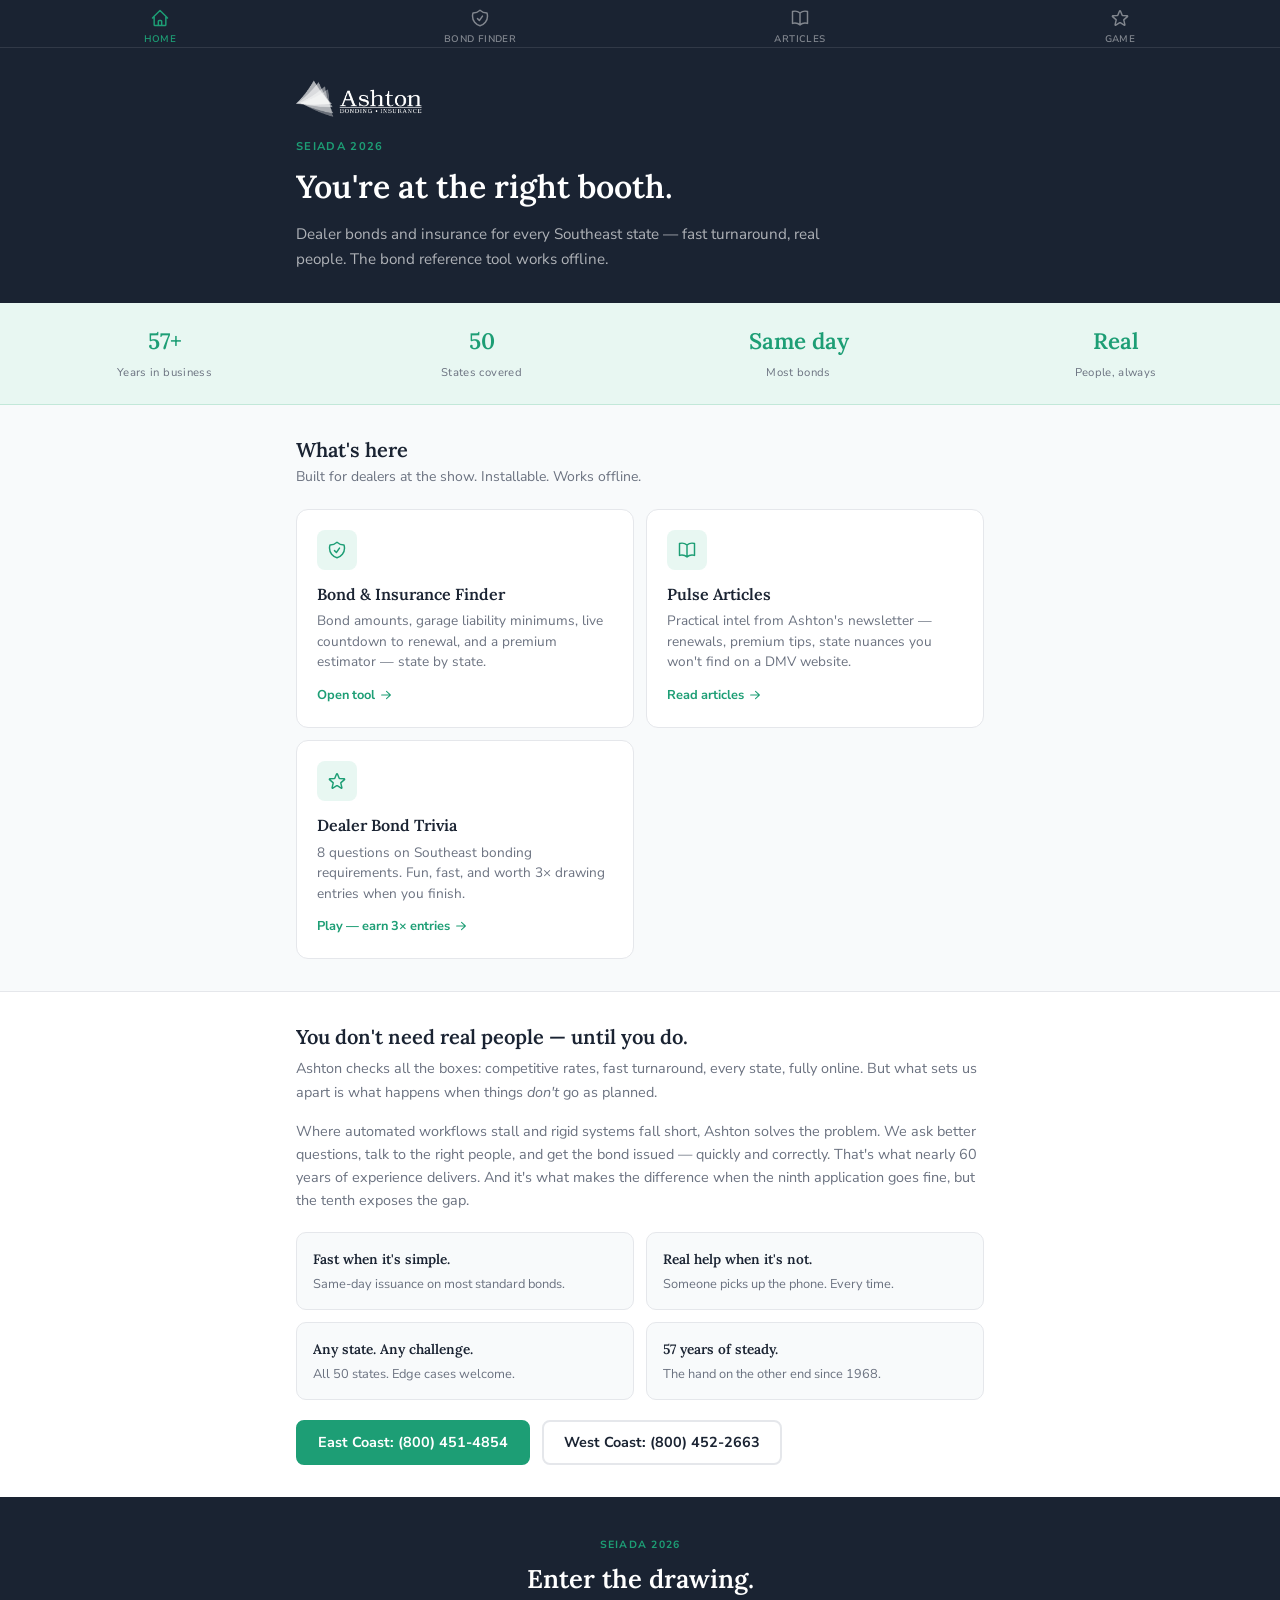
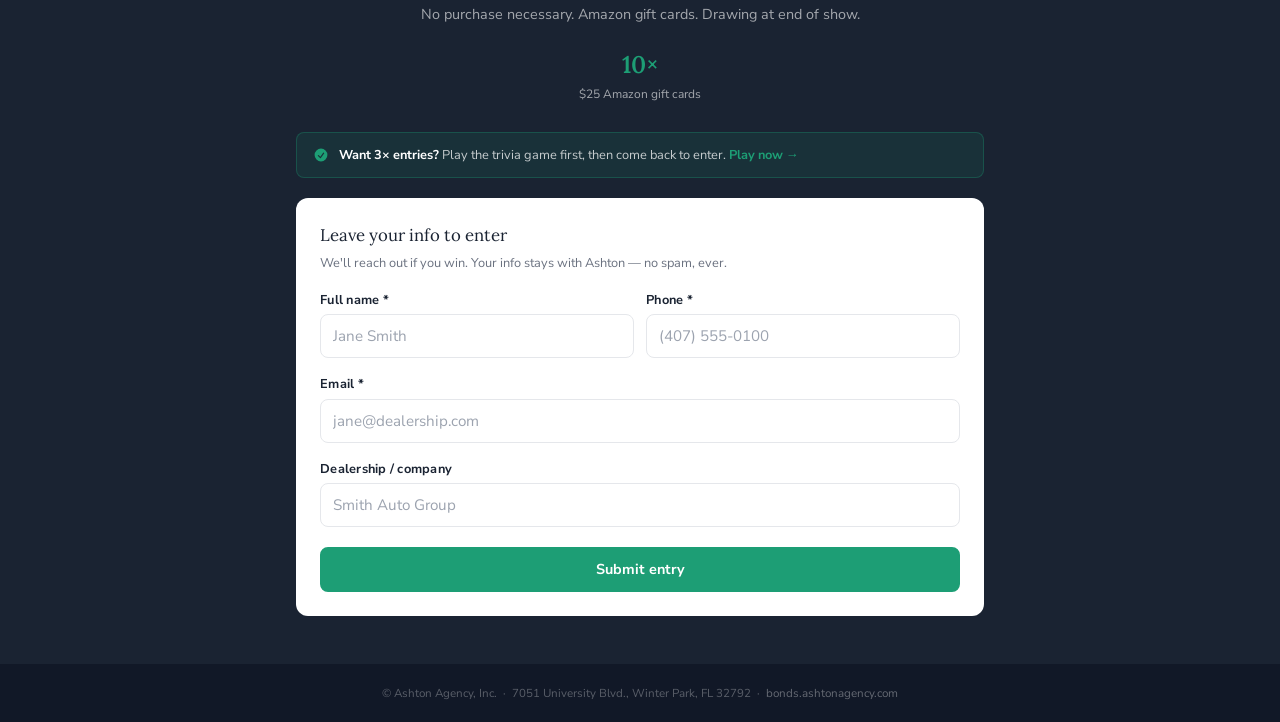
==== commit 23be8775: "Fix nav routing — use clean paths, update SW precache All href links changed from relative .html (re" ====
--- a/index.html
+++ b/index.html
@@ -18,25 +18,25 @@
 
 <!-- Dark top nav -->
 <nav class="bottom-nav">
-  <a href="index.html" class="nav-tab active">
+  <a href="/" class="nav-tab active">
     <svg xmlns="http://www.w3.org/2000/svg" fill="none" viewBox="0 0 24 24" stroke-width="1.75" stroke="currentColor">
       <path stroke-linecap="round" stroke-linejoin="round" d="M3 12l2-2m0 0l7-7 7 7M5 10v10a1 1 0 001 1h3m10-11l2 2m-2-2v10a1 1 0 01-1 1h-3m-6 0a1 1 0 001-1v-4a1 1 0 011-1h2a1 1 0 011 1v4a1 1 0 001 1m-6 0h6"/>
     </svg>
     Home
   </a>
-  <a href="reference.html" class="nav-tab">
+  <a href="/reference" class="nav-tab">
     <svg xmlns="http://www.w3.org/2000/svg" fill="none" viewBox="0 0 24 24" stroke-width="1.75" stroke="currentColor">
       <path stroke-linecap="round" stroke-linejoin="round" d="M9 12.75L11.25 15 15 9.75m-3-7.036A11.959 11.959 0 013.598 6 11.99 11.99 0 003 9.749c0 5.592 3.824 10.29 9 11.623 5.176-1.332 9-6.03 9-11.622 0-1.31-.21-2.571-.598-3.751h-.152c-3.196 0-6.1-1.248-8.25-3.285z"/>
     </svg>
     Bond Finder
   </a>
-  <a href="articles.html" class="nav-tab">
+  <a href="/articles" class="nav-tab">
     <svg xmlns="http://www.w3.org/2000/svg" fill="none" viewBox="0 0 24 24" stroke-width="1.75" stroke="currentColor">
       <path stroke-linecap="round" stroke-linejoin="round" d="M12 6.042A8.967 8.967 0 006 3.75c-1.052 0-2.062.18-3 .512v14.25A8.987 8.987 0 016 18c2.305 0 4.408.867 6 2.292m0-14.25a8.966 8.966 0 016-2.292c1.052 0 2.062.18 3 .512v14.25A8.987 8.987 0 0018 18a8.967 8.967 0 00-6 2.292m0-14.25v14.25"/>
     </svg>
     Articles
   </a>
-  <a href="game.html" class="nav-tab">
+  <a href="/game" class="nav-tab">
     <svg xmlns="http://www.w3.org/2000/svg" fill="none" viewBox="0 0 24 24" stroke-width="1.75" stroke="currentColor">
       <path stroke-linecap="round" stroke-linejoin="round" d="M11.48 3.499a.562.562 0 011.04 0l2.125 5.111a.563.563 0 00.475.345l5.518.442c.499.04.701.663.321.988l-4.204 3.602a.563.563 0 00-.182.557l1.285 5.385a.562.562 0 01-.84.61l-4.725-2.885a.563.563 0 00-.586 0L6.982 20.54a.562.562 0 01-.84-.61l1.285-5.386a.562.562 0 00-.182-.557l-4.204-3.602a.563.563 0 01.321-.988l5.518-.442a.563.563 0 00.475-.345L11.48 3.5z"/>
     </svg>
@@ -86,7 +86,7 @@
 
       <div class="feature-grid">
 
-        <a href="reference.html" class="feature-card">
+        <a href="/reference" class="feature-card">
           <div class="feature-card-icon">
             <svg xmlns="http://www.w3.org/2000/svg" fill="none" viewBox="0 0 24 24" stroke-width="1.75" stroke="currentColor">
               <path stroke-linecap="round" stroke-linejoin="round" d="M9 12.75L11.25 15 15 9.75m-3-7.036A11.959 11.959 0 013.598 6 11.99 11.99 0 003 9.749c0 5.592 3.824 10.29 9 11.623 5.176-1.332 9-6.03 9-11.622 0-1.31-.21-2.571-.598-3.751h-.152c-3.196 0-6.1-1.248-8.25-3.285z"/>
@@ -102,7 +102,7 @@
           </div>
         </a>
 
-        <a href="articles.html" class="feature-card">
+        <a href="/articles" class="feature-card">
           <div class="feature-card-icon">
             <svg xmlns="http://www.w3.org/2000/svg" fill="none" viewBox="0 0 24 24" stroke-width="1.75" stroke="currentColor">
               <path stroke-linecap="round" stroke-linejoin="round" d="M12 6.042A8.967 8.967 0 006 3.75c-1.052 0-2.062.18-3 .512v14.25A8.987 8.987 0 016 18c2.305 0 4.408.867 6 2.292m0-14.25a8.966 8.966 0 016-2.292c1.052 0 2.062.18 3 .512v14.25A8.987 8.987 0 0018 18a8.967 8.967 0 00-6 2.292m0-14.25v14.25"/>
@@ -118,7 +118,7 @@
           </div>
         </a>
 
-        <a href="game.html" class="feature-card">
+        <a href="/game" class="feature-card">
           <div class="feature-card-icon">
             <svg xmlns="http://www.w3.org/2000/svg" fill="none" viewBox="0 0 24 24" stroke-width="1.75" stroke="currentColor">
               <path stroke-linecap="round" stroke-linejoin="round" d="M11.48 3.499a.562.562 0 011.04 0l2.125 5.111a.563.563 0 00.475.345l5.518.442c.499.04.701.663.321.988l-4.204 3.602a.563.563 0 00-.182.557l1.285 5.385a.562.562 0 01-.84.61l-4.725-2.885a.563.563 0 00-.586 0L6.982 20.54a.562.562 0 01-.84-.61l1.285-5.386a.562.562 0 00-.182-.557l-4.204-3.602a.563.563 0 01.321-.988l5.518-.442a.563.563 0 00.475-.345L11.48 3.5z"/>
@@ -204,7 +204,7 @@
         </svg>
         <p style="font-size:0.8rem;color:rgba(255,255,255,0.75);margin:0;">
           <strong style="color:#fff;">Want 3× entries?</strong> Play the trivia game first, then come back to enter.
-          <a href="game.html" style="color:var(--color-primary);font-weight:700;">Play now →</a>
+          <a href="/game" style="color:var(--color-primary);font-weight:700;">Play now →</a>
         </p>
       </div>
 
@@ -239,7 +239,7 @@
           <div class="form-success-icon">🎉</div>
           <div class="form-success-title">You're entered!</div>
           <p class="form-success-sub">We'll reach out if you win. Come find us at the booth if you have questions.</p>
-          <a href="game.html" class="btn btn-outline btn-full" style="margin-top:12px;">Play trivia for 3× entries</a>
+          <a href="/game" class="btn btn-outline btn-full" style="margin-top:12px;">Play trivia for 3× entries</a>
         </div>
       </div>
 
--- a/css/main.css
+++ b/css/main.css
@@ -1599,6 +1599,152 @@
 .justify-between { justify-content: space-between; }
 .hidden { display: none; }
 
+/* ----------------------------------------------------------------
+   Bonus round
+   ---------------------------------------------------------------- */
+.bonus-header {
+  padding: var(--space-24) var(--space-16) var(--space-8);
+  text-align: center;
+}
+
+.bonus-eyebrow {
+  font-size: 0.7rem;
+  font-weight: 700;
+  text-transform: uppercase;
+  letter-spacing: 0.08em;
+  color: var(--color-primary);
+  margin-bottom: var(--space-8);
+}
+
+.bonus-title {
+  font-family: var(--font-serif);
+  font-size: 1.35rem;
+  color: var(--color-text);
+  margin: 0 0 var(--space-8);
+}
+
+.bonus-desc {
+  font-size: 0.82rem;
+  color: var(--color-text-muted);
+  margin: 0;
+  line-height: 1.5;
+}
+
+.bonus-peeks-row {
+  margin-top: var(--space-12);
+  font-size: 0.8rem;
+  color: var(--color-text-muted);
+}
+
+.bonus-peeks-row span {
+  font-family: var(--font-mono);
+  font-weight: 700;
+  font-size: 1rem;
+  color: var(--color-primary);
+}
+
+.bonus-grid {
+  display: grid;
+  grid-template-columns: repeat(3, 1fr);
+  gap: 10px;
+  padding: var(--space-20) var(--space-16) var(--space-8);
+}
+
+.bonus-card {
+  aspect-ratio: 1;
+  border-radius: var(--radius-md);
+  border: 2px solid var(--color-border);
+  background: var(--color-surface-alt);
+  cursor: pointer;
+  position: relative;
+  overflow: hidden;
+  transition: transform 0.1s, border-color 0.2s, background 0.2s;
+  -webkit-tap-highlight-color: transparent;
+}
+
+.bonus-card:active:not([disabled]) {
+  transform: scale(0.93);
+}
+
+.bonus-card-back,
+.bonus-card-front {
+  position: absolute;
+  inset: 0;
+  display: flex;
+  align-items: center;
+  justify-content: center;
+  transition: opacity 0.18s, transform 0.18s;
+}
+
+.bonus-card-back {
+  font-size: 1.4rem;
+  color: var(--color-text-muted);
+}
+
+.bonus-card-front {
+  font-family: var(--font-mono);
+  font-size: 0.82rem;
+  font-weight: 700;
+  color: var(--color-primary);
+  opacity: 0;
+  transform: scale(0.7);
+}
+
+.bonus-card.face-up .bonus-card-back {
+  opacity: 0;
+  transform: scale(0.7);
+}
+
+.bonus-card.face-up .bonus-card-front {
+  opacity: 1;
+  transform: scale(1);
+}
+
+.bonus-card.matched {
+  border-color: var(--color-primary);
+  background: var(--color-primary-light);
+  cursor: default;
+}
+
+.bonus-feedback {
+  min-height: 40px;
+  padding: var(--space-8) var(--space-16);
+  text-align: center;
+  font-size: 0.9rem;
+}
+
+.bonus-feedback.win {
+  color: var(--color-primary);
+}
+
+.bonus-feedback.miss {
+  color: var(--color-text-muted);
+}
+
+/* ----------------------------------------------------------------
+   End screen — booth CTA
+   ---------------------------------------------------------------- */
+.booth-cta {
+  background: var(--color-surface-alt);
+  border: 1px solid var(--color-border);
+  border-radius: var(--radius-md);
+  padding: var(--space-20);
+  margin-top: var(--space-24);
+  text-align: center;
+}
+
+.booth-cta-title {
+  font-family: var(--font-serif);
+  font-size: 1rem;
+  color: var(--color-text);
+  margin-bottom: 4px;
+}
+
+.booth-cta-sub {
+  font-size: 0.8rem;
+  color: var(--color-text-muted);
+}
+
 @media (max-width: 400px) {
   .hero-title { font-size: 1.65rem; }
   .countdown-value { font-size: 1.35rem; }
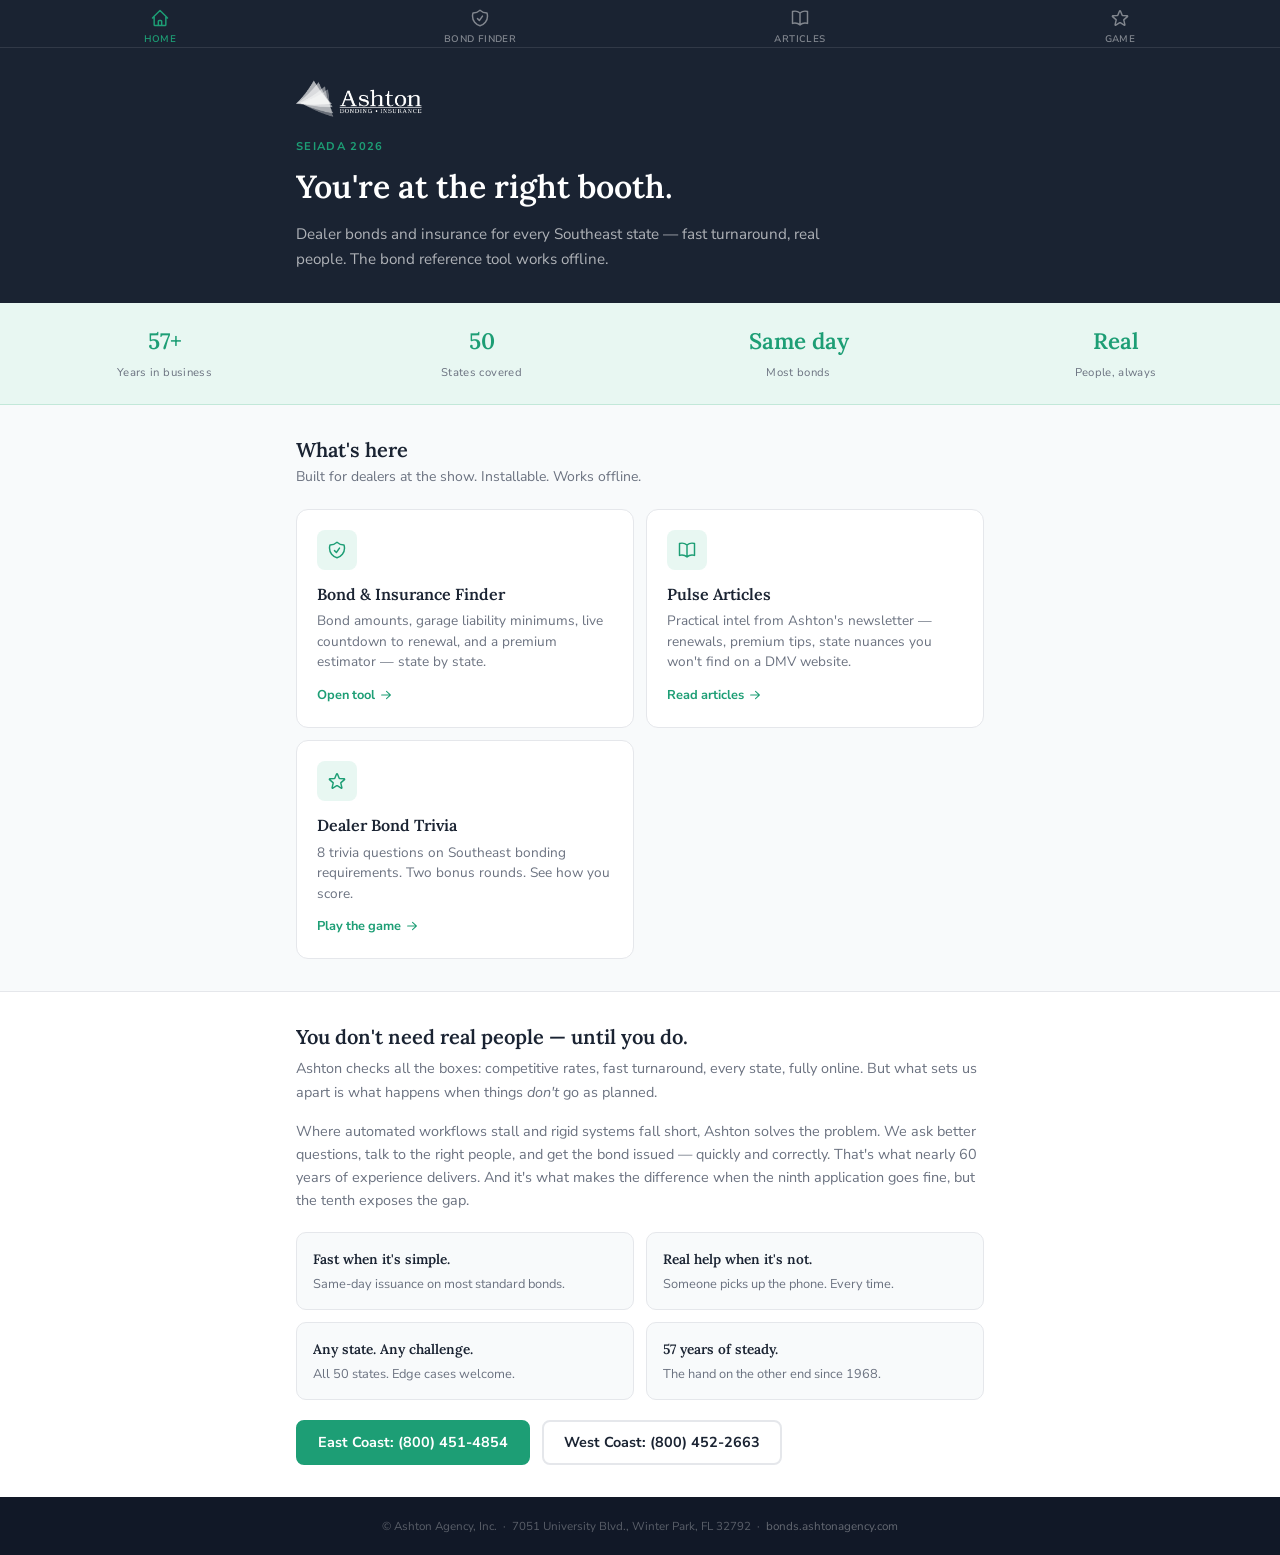
==== commit c466c701: "Remove all 3x drawing entries references from game + home - game.html: meta desc, brand sub-header, " ====
--- a/index.html
+++ b/index.html
@@ -126,10 +126,10 @@
           </div>
           <div class="feature-card-title">Dealer Bond Trivia</div>
           <div class="feature-card-desc">
-            8 questions on Southeast bonding requirements. Fun, fast, and worth 3× drawing entries when you finish.
+            8 trivia questions on Southeast bonding requirements. Two bonus rounds. See how you score.
           </div>
           <div class="feature-card-arrow">
-            Play — earn 3× entries
+            Play the game
             <svg xmlns="http://www.w3.org/2000/svg" viewBox="0 0 20 20" fill="currentColor" style="width:14px;height:14px;"><path fill-rule="evenodd" d="M3 10a.75.75 0 01.75-.75h10.638L10.23 5.29a.75.75 0 111.04-1.08l5.5 5.25a.75.75 0 010 1.08l-5.5 5.25a.75.75 0 11-1.04-1.08l4.158-3.96H3.75A.75.75 0 013 10z" clip-rule="evenodd"/></svg>
           </div>
         </a>
@@ -177,72 +177,6 @@
         <a href="tel:18004514854" class="btn btn-primary">East Coast: (800) 451-4854</a>
         <a href="tel:18004522663" class="btn btn-ghost">West Coast: (800) 452-2663</a>
       </div>
-    </div>
-  </section>
-
-  <!-- Contest / Drawing — closes the page -->
-  <section style="background:var(--color-dark);padding:40px 0 48px;" id="drawing">
-    <div class="container">
-
-      <!-- Prize display -->
-      <div style="text-align:center;margin-bottom:28px;">
-        <div style="font-size:0.65rem;font-weight:700;letter-spacing:0.12em;text-transform:uppercase;color:var(--color-primary);margin-bottom:10px;" data-show-name>SEIADA 2025</div>
-        <h2 style="font-family:var(--font-serif);font-size:1.6rem;color:#fff;margin-bottom:8px;">Enter the drawing.</h2>
-        <p style="font-size:0.9rem;color:rgba(255,255,255,0.6);margin-bottom:20px;">No purchase necessary. Amazon gift cards. Drawing at end of show.</p>
-        <div class="prize-amounts" style="margin-bottom:0;">
-          <div class="prize-item">
-            <div class="prize-amount">10×</div>
-            <div class="prize-label">$25 Amazon gift cards</div>
-          </div>
-        </div>
-      </div>
-
-      <!-- Bonus note -->
-      <div style="background:rgba(29,158,117,0.12);border:1px solid rgba(29,158,117,0.3);border-radius:8px;padding:12px 16px;display:flex;align-items:center;gap:10px;margin-bottom:20px;">
-        <svg xmlns="http://www.w3.org/2000/svg" viewBox="0 0 20 20" fill="var(--color-primary)" style="width:16px;height:16px;flex-shrink:0;">
-          <path fill-rule="evenodd" d="M10 18a8 8 0 100-16 8 8 0 000 16zm3.857-9.809a.75.75 0 00-1.214-.882l-3.483 4.79-1.88-1.88a.75.75 0 10-1.06 1.061l2.5 2.5a.75.75 0 001.137-.089l4-5.5z" clip-rule="evenodd"/>
-        </svg>
-        <p style="font-size:0.8rem;color:rgba(255,255,255,0.75);margin:0;">
-          <strong style="color:#fff;">Want 3× entries?</strong> Play the trivia game first, then come back to enter.
-          <a href="/game" style="color:var(--color-primary);font-weight:700;">Play now →</a>
-        </p>
-      </div>
-
-      <!-- Entry form -->
-      <div style="background:#fff;border-radius:12px;padding:24px;" id="drawing-form-wrap">
-        <div style="font-family:var(--font-serif);font-size:1.05rem;color:var(--color-text);margin-bottom:4px;">Leave your info to enter</div>
-        <p style="font-size:0.8rem;color:var(--color-text-muted);margin-bottom:16px;">We'll reach out if you win. Your info stays with Ashton — no spam, ever.</p>
-
-        <form id="landing-entry-form">
-          <div class="form-row">
-            <div class="form-group">
-              <label class="form-label" for="l-name">Full name *</label>
-              <input class="form-input" type="text" id="l-name" required autocomplete="name" placeholder="Jane Smith">
-            </div>
-            <div class="form-group">
-              <label class="form-label" for="l-phone">Phone *</label>
-              <input class="form-input" type="tel" id="l-phone" required autocomplete="tel" placeholder="(407) 555-0100">
-            </div>
-          </div>
-          <div class="form-group">
-            <label class="form-label" for="l-email">Email *</label>
-            <input class="form-input" type="email" id="l-email" required autocomplete="email" placeholder="jane@dealership.com">
-          </div>
-          <div class="form-group">
-            <label class="form-label" for="l-company">Dealership / company</label>
-            <input class="form-input" type="text" id="l-company" autocomplete="organization" placeholder="Smith Auto Group">
-          </div>
-          <button type="submit" class="btn btn-primary btn-full" style="margin-top:4px;">Submit entry</button>
-        </form>
-
-        <div class="form-success" id="landing-form-success">
-          <div class="form-success-icon">🎉</div>
-          <div class="form-success-title">You're entered!</div>
-          <p class="form-success-sub">We'll reach out if you win. Come find us at the booth if you have questions.</p>
-          <a href="/game" class="btn btn-outline btn-full" style="margin-top:12px;">Play trivia for 3× entries</a>
-        </div>
-      </div>
-
     </div>
   </section>
 
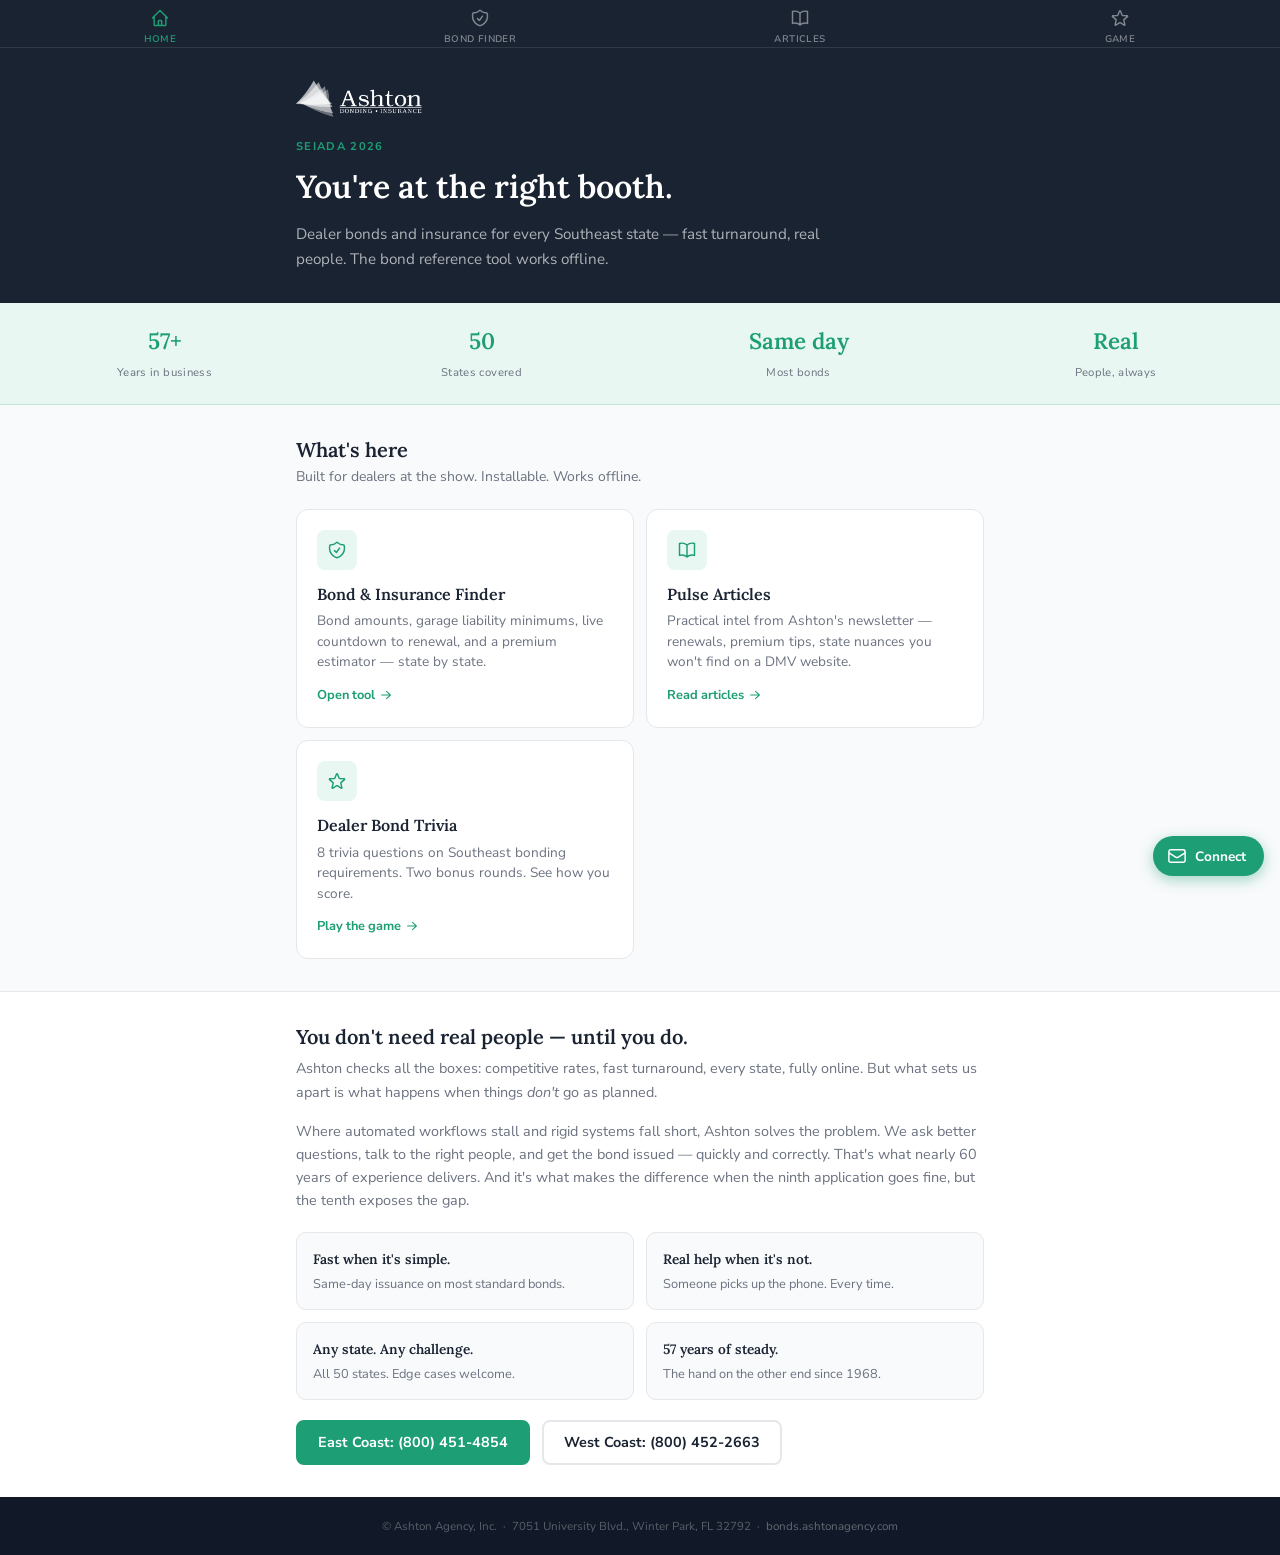
==== commit 287bc562: "Add offline-capable lead capture — native form, Vercel API proxy, localStorage queue - Native contac" ====
--- a/index.html
+++ b/index.html
@@ -204,37 +204,25 @@
 </div>
 
 <script src="js/app.js"></script>
-<script>
-  // Entry form logic
-  (function() {
-    const form = document.getElementById('landing-entry-form');
-    const success = document.getElementById('landing-form-success');
-
-    // Check if already submitted this session
-    const existing = localStorage.getItem('ashton-entry');
-    if (existing) {
-      form.style.display = 'none';
-      success.classList.add('visible');
-    }
-
-    form?.addEventListener('submit', function(e) {
-      e.preventDefault();
-      const entry = {
-        name: document.getElementById('l-name').value.trim(),
-        phone: document.getElementById('l-phone').value.trim(),
-        email: document.getElementById('l-email').value.trim(),
-        company: document.getElementById('l-company').value.trim(),
-        entries: 1,
-        source: 'landing',
-        show: document.querySelector('[data-show-name]')?.textContent || '',
-        submittedAt: new Date().toISOString()
-      };
-      if (!entry.name || !entry.phone || !entry.email) return;
-      localStorage.setItem('ashton-entry', JSON.stringify(entry));
-      form.style.display = 'none';
-      success.classList.add('visible');
-    });
-  })();
-</script>
+
+<!-- Contact modal -->
+<div id="contact-modal" class="contact-modal-overlay" role="dialog" aria-modal="true" aria-label="Connect with Ashton" hidden>
+  <div class="contact-modal-sheet">
+    <div class="contact-modal-header">
+      <span class="contact-modal-title">Connect with Ashton</span>
+      <button class="contact-modal-close" id="contact-modal-close" aria-label="Close">
+        <svg xmlns="http://www.w3.org/2000/svg" fill="none" viewBox="0 0 24 24" stroke-width="2" stroke="currentColor" width="20" height="20"><path stroke-linecap="round" stroke-linejoin="round" d="M6 18L18 6M6 6l12 12"/></svg>
+      </button>
+    </div>
+    <div class="contact-modal-body"></div>
+  </div>
+</div>
+
+<!-- Floating connect button -->
+<button class="contact-fab" id="contact-fab-btn" aria-label="Connect with Ashton">
+  <svg xmlns="http://www.w3.org/2000/svg" fill="none" viewBox="0 0 24 24" stroke-width="1.75" stroke="currentColor" width="20" height="20"><path stroke-linecap="round" stroke-linejoin="round" d="M21.75 6.75v10.5a2.25 2.25 0 01-2.25 2.25h-15a2.25 2.25 0 01-2.25-2.25V6.75m19.5 0A2.25 2.25 0 0019.5 4.5h-15a2.25 2.25 0 00-2.25 2.25m19.5 0v.243a2.25 2.25 0 01-1.07 1.916l-7.5 4.615a2.25 2.25 0 01-2.36 0L3.32 8.91a2.25 2.25 0 01-1.07-1.916V6.75"/></svg>
+  <span>Connect</span>
+</button>
+<script src="js/contact-modal.js"></script>
 </body>
 </html>
--- a/css/main.css
+++ b/css/main.css
@@ -1589,6 +1589,98 @@
 .text-muted { color: var(--color-text-muted); }
 .text-primary { color: var(--color-primary); }
 .text-small { font-size: 0.85rem; }
+
+/* ----------------------------------------------------------------
+   Contact modal + floating action button
+   ---------------------------------------------------------------- */
+.contact-modal-overlay {
+  position: fixed;
+  inset: 0;
+  z-index: 9000;
+  background: rgba(0,0,0,0.55);
+  display: flex;
+  align-items: flex-end;
+  justify-content: center;
+}
+.contact-modal-overlay[hidden] { display: none; }
+
+.contact-modal-sheet {
+  background: var(--color-surface);
+  width: 100%;
+  max-width: var(--max-width);
+  max-height: 90vh;
+  border-radius: var(--radius-lg) var(--radius-lg) 0 0;
+  overflow-y: auto;
+  -webkit-overflow-scrolling: touch;
+  animation: sheet-up 0.22s ease;
+}
+
+@keyframes sheet-up {
+  from { transform: translateY(100%); opacity: 0; }
+  to   { transform: translateY(0);    opacity: 1; }
+}
+
+.contact-modal-header {
+  display: flex;
+  align-items: center;
+  justify-content: space-between;
+  padding: 16px 16px 12px;
+  border-bottom: 1px solid var(--color-border);
+  position: sticky;
+  top: 0;
+  background: var(--color-surface);
+  z-index: 1;
+}
+
+.contact-modal-title {
+  font-family: var(--font-serif);
+  font-size: 1.05rem;
+  font-weight: 600;
+  color: var(--color-text);
+}
+
+.contact-modal-close {
+  background: none;
+  border: none;
+  cursor: pointer;
+  color: var(--color-text-muted);
+  padding: 4px;
+  border-radius: var(--radius-sm);
+  display: flex;
+  align-items: center;
+  justify-content: center;
+  -webkit-tap-highlight-color: transparent;
+}
+
+.contact-modal-body {
+  padding: 16px;
+}
+
+.contact-fab {
+  position: fixed;
+  bottom: 24px;
+  right: 16px;
+  z-index: 180;
+  background: var(--color-primary);
+  color: #fff;
+  border: none;
+  border-radius: var(--radius-full);
+  padding: 10px 18px 10px 14px;
+  display: flex;
+  align-items: center;
+  gap: 8px;
+  font-family: var(--font-sans);
+  font-size: 0.85rem;
+  font-weight: 700;
+  cursor: pointer;
+  box-shadow: 0 4px 14px rgba(29,158,117,0.4);
+  transition: background var(--transition), transform var(--transition);
+  -webkit-tap-highlight-color: transparent;
+}
+.contact-fab:active {
+  background: var(--color-primary-dark);
+  transform: scale(0.97);
+}
 .text-xs { font-size: 0.75rem; }
 .font-serif { font-family: var(--font-serif); }
 .mt-16 { margin-top: var(--space-16); }
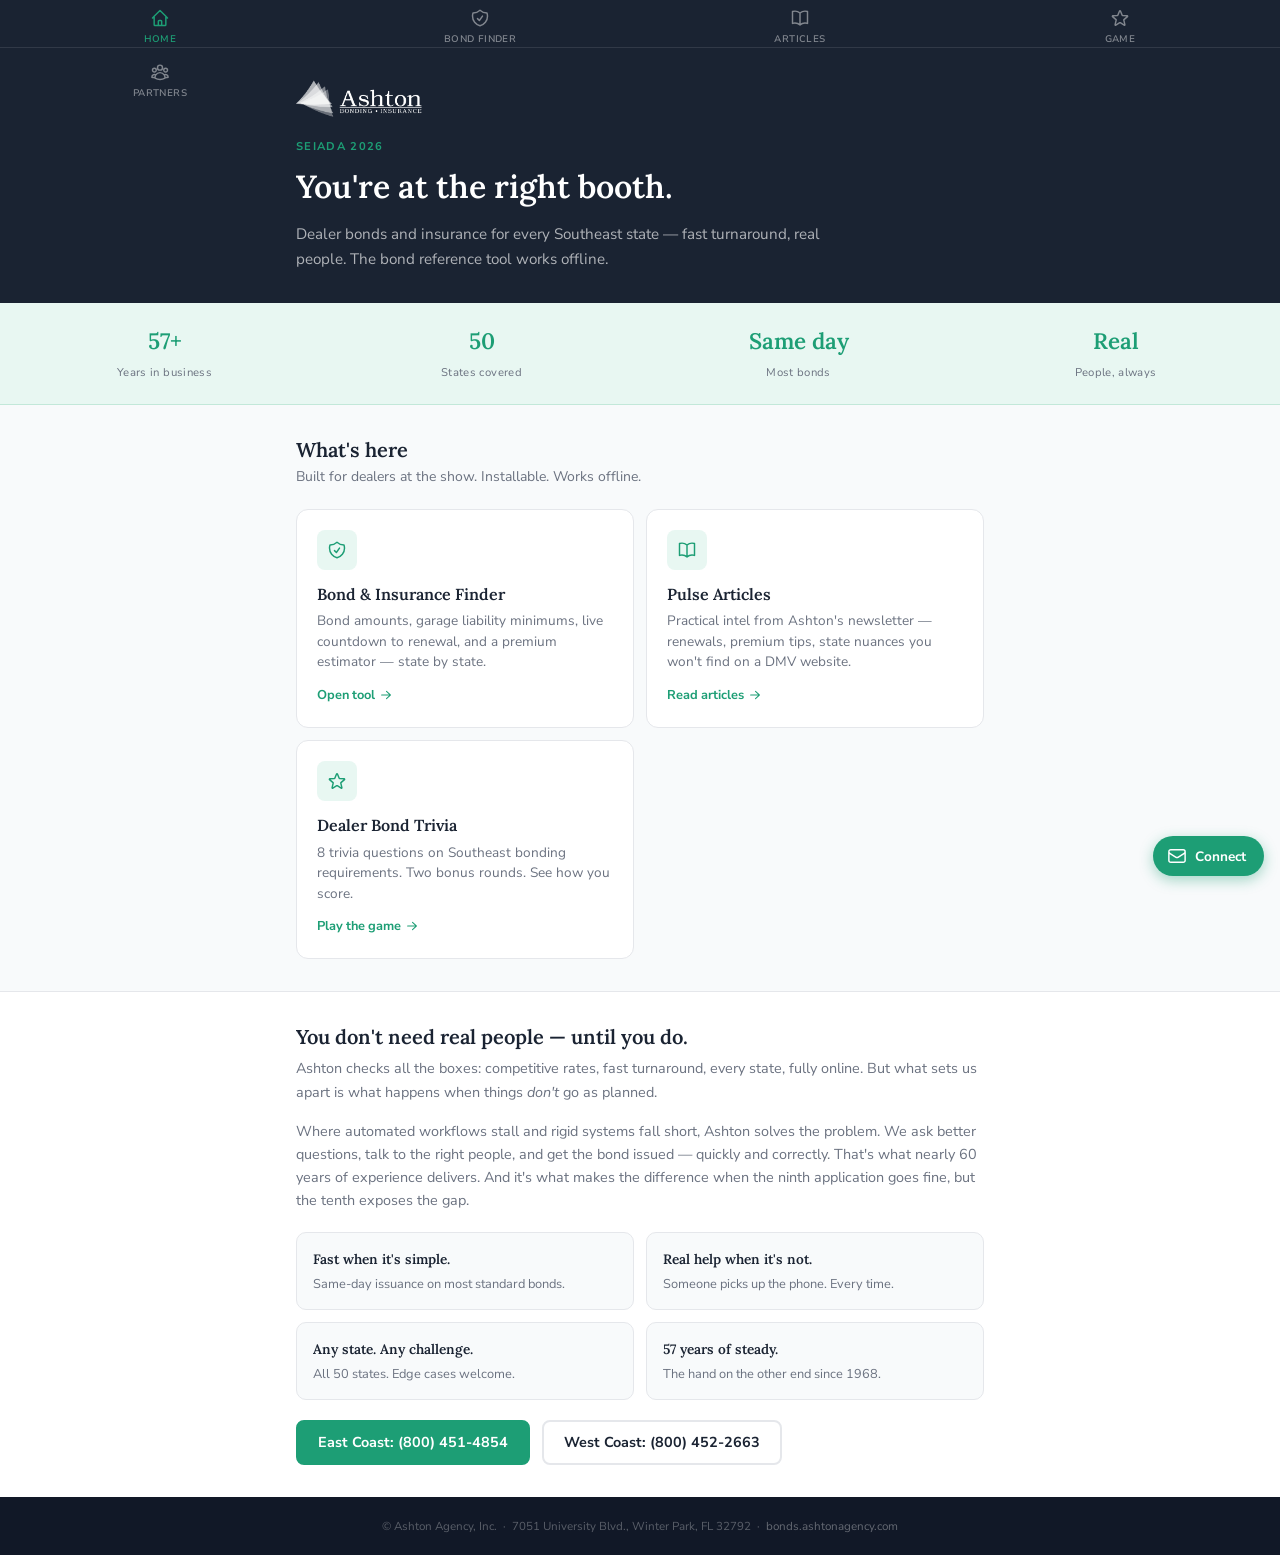
==== commit 5314270b: "Add Partners page, nav tab, service worker update, and bot protection New partners.html with partner" ====
--- a/index.html
+++ b/index.html
@@ -42,6 +42,12 @@
     </svg>
     Game
   </a>
+  <a href="/partners" class="nav-tab">
+    <svg xmlns="http://www.w3.org/2000/svg" fill="none" viewBox="0 0 24 24" stroke-width="1.75" stroke="currentColor">
+      <path stroke-linecap="round" stroke-linejoin="round" d="M18 18.72a9.094 9.094 0 003.741-.479 3 3 0 00-4.682-2.72m.94 3.198l.001.031c0 .225-.012.447-.037.666A11.944 11.944 0 0112 21c-2.17 0-4.207-.576-5.963-1.584A6.062 6.062 0 016 18.719m12 0a5.971 5.971 0 00-.941-3.197m0 0A5.995 5.995 0 0012 12.75a5.995 5.995 0 00-5.058 2.772m0 0a3 3 0 00-4.681 2.72 8.986 8.986 0 003.74.477m.94-3.197a5.971 5.971 0 00-.94 3.197M15 6.75a3 3 0 11-6 0 3 3 0 016 0zm6 3a2.25 2.25 0 11-4.5 0 2.25 2.25 0 014.5 0zm-13.5 0a2.25 2.25 0 11-4.5 0 2.25 2.25 0 014.5 0z"/>
+    </svg>
+    Partners
+  </a>
 </nav>
 
 <div class="page-wrapper">
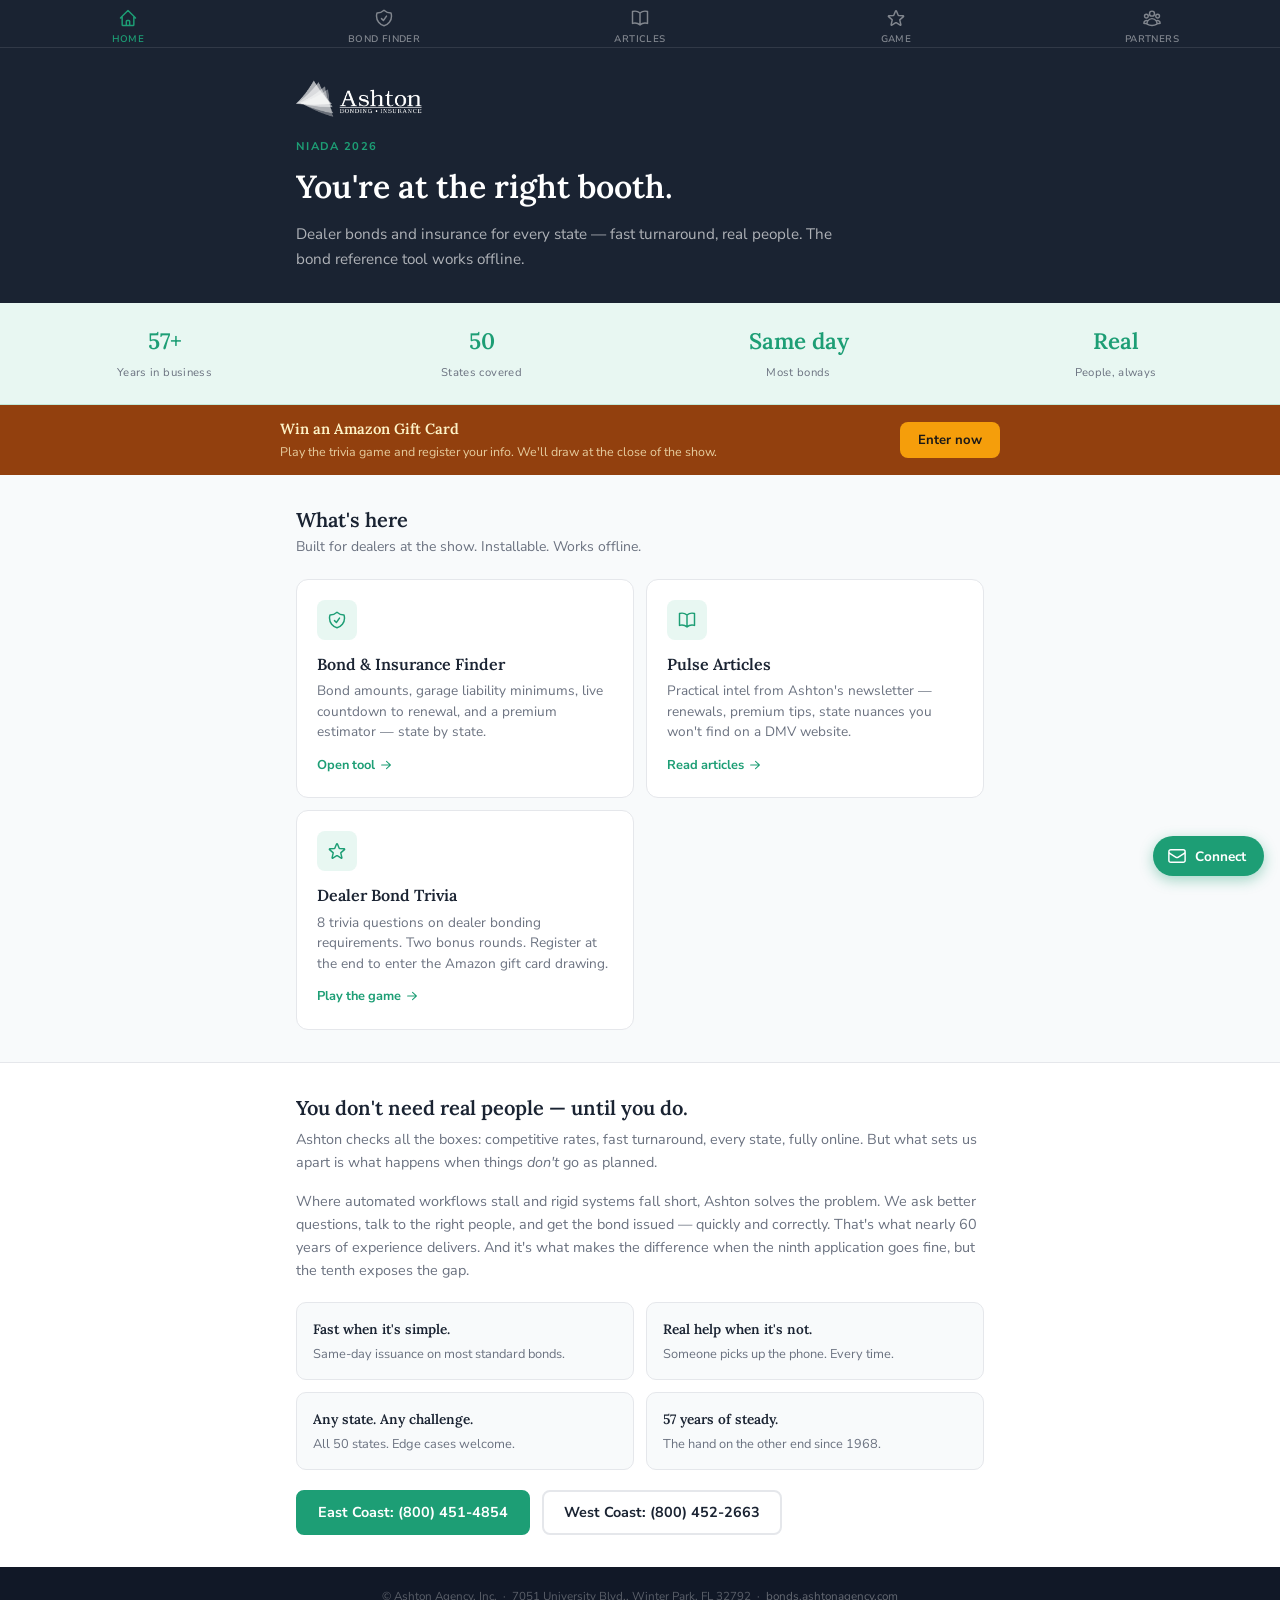
==== commit bd390348: "Switch to NIADA 2026 — add Amazon gift card drawing promo - SHOW_NAME: SEIADA 2026 → NIADA 2026 (aut" ====
--- a/index.html
+++ b/index.html
@@ -58,9 +58,9 @@
       <div class="hero-logo-full">
         <img src="assets/ashton-logo-white.png" alt="Ashton Agency">
       </div>
-      <div class="hero-eyebrow" data-show-name>SEIADA 2025</div>
+      <div class="hero-eyebrow" data-show-name>NIADA 2026</div>
       <h1 class="hero-title">You're at the right booth.</h1>
-      <p class="hero-sub">Dealer bonds and insurance for every Southeast state — fast turnaround, real people. The bond reference tool works offline.</p>
+      <p class="hero-sub">Dealer bonds and insurance for every state — fast turnaround, real people. The bond reference tool works offline.</p>
     </div>
   </section>
 
@@ -81,6 +81,17 @@
     <div class="stat-item">
       <span class="stat-number">Real</span>
       <span class="stat-label">People, always</span>
+    </div>
+  </div>
+
+  <!-- Gift card drawing callout -->
+  <div style="background:#92400e;padding:14px 16px;">
+    <div style="max-width:var(--max-width);margin:0 auto;display:flex;align-items:center;gap:14px;flex-wrap:wrap;">
+      <div style="flex:1;min-width:0;">
+        <div style="font-family:var(--font-serif);font-size:0.92rem;font-weight:600;color:#fef3c7;line-height:1.3;">Win an Amazon Gift Card</div>
+        <div style="font-size:0.78rem;color:rgba(254,243,199,0.78);margin-top:3px;">Play the trivia game and register your info. We'll draw at the close of the show.</div>
+      </div>
+      <button data-open-contact-modal style="background:#f59e0b;color:#1c1917;border:none;font-weight:700;font-family:var(--font-sans);font-size:0.82rem;padding:9px 18px;border-radius:8px;cursor:pointer;flex-shrink:0;white-space:nowrap;">Enter now</button>
     </div>
   </div>
 
@@ -132,7 +143,7 @@
           </div>
           <div class="feature-card-title">Dealer Bond Trivia</div>
           <div class="feature-card-desc">
-            8 trivia questions on Southeast bonding requirements. Two bonus rounds. See how you score.
+            8 trivia questions on dealer bonding requirements. Two bonus rounds. Register at the end to enter the Amazon gift card drawing.
           </div>
           <div class="feature-card-arrow">
             Play the game
--- a/css/main.css
+++ b/css/main.css
@@ -119,7 +119,7 @@
   background: var(--color-dark);
   border-bottom: 1px solid rgba(255,255,255,0.1);
   display: grid;
-  grid-template-columns: repeat(4, 1fr);
+  grid-template-columns: repeat(5, 1fr);
   z-index: 190;
 }
 
